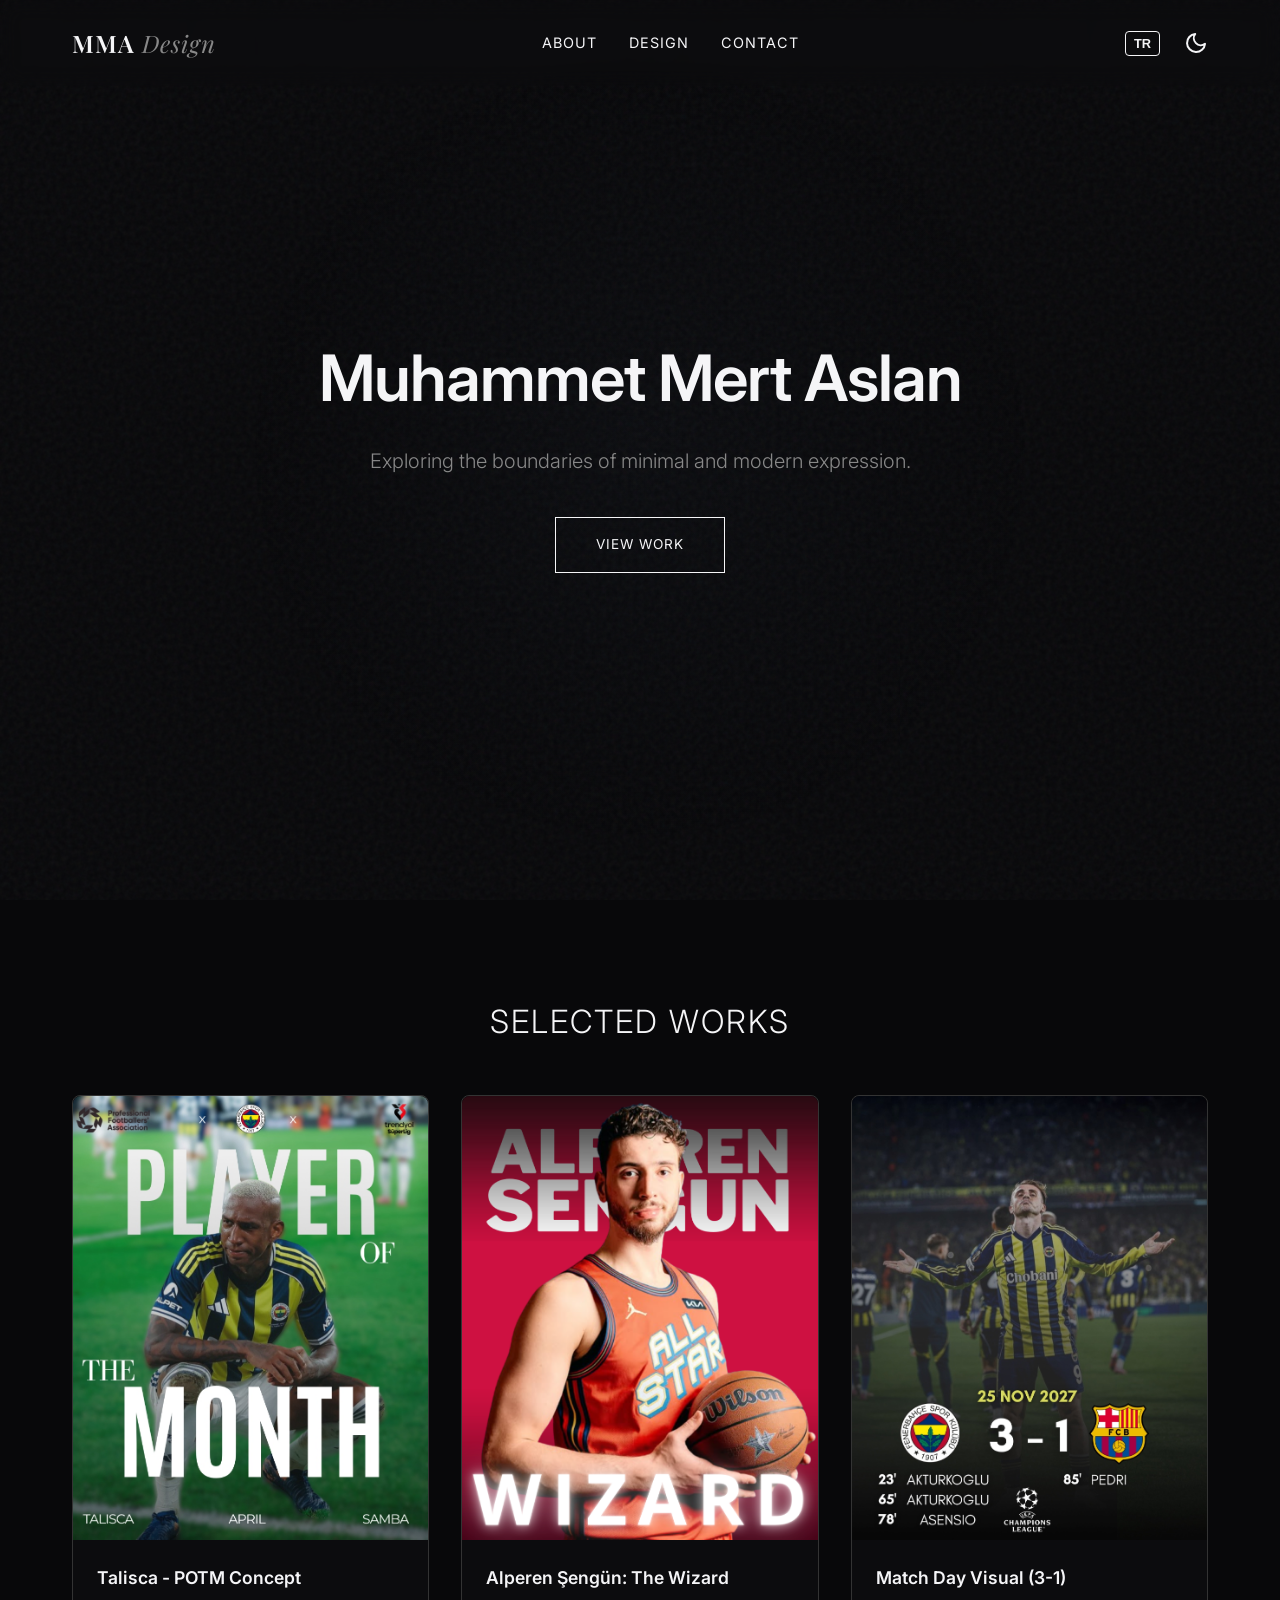
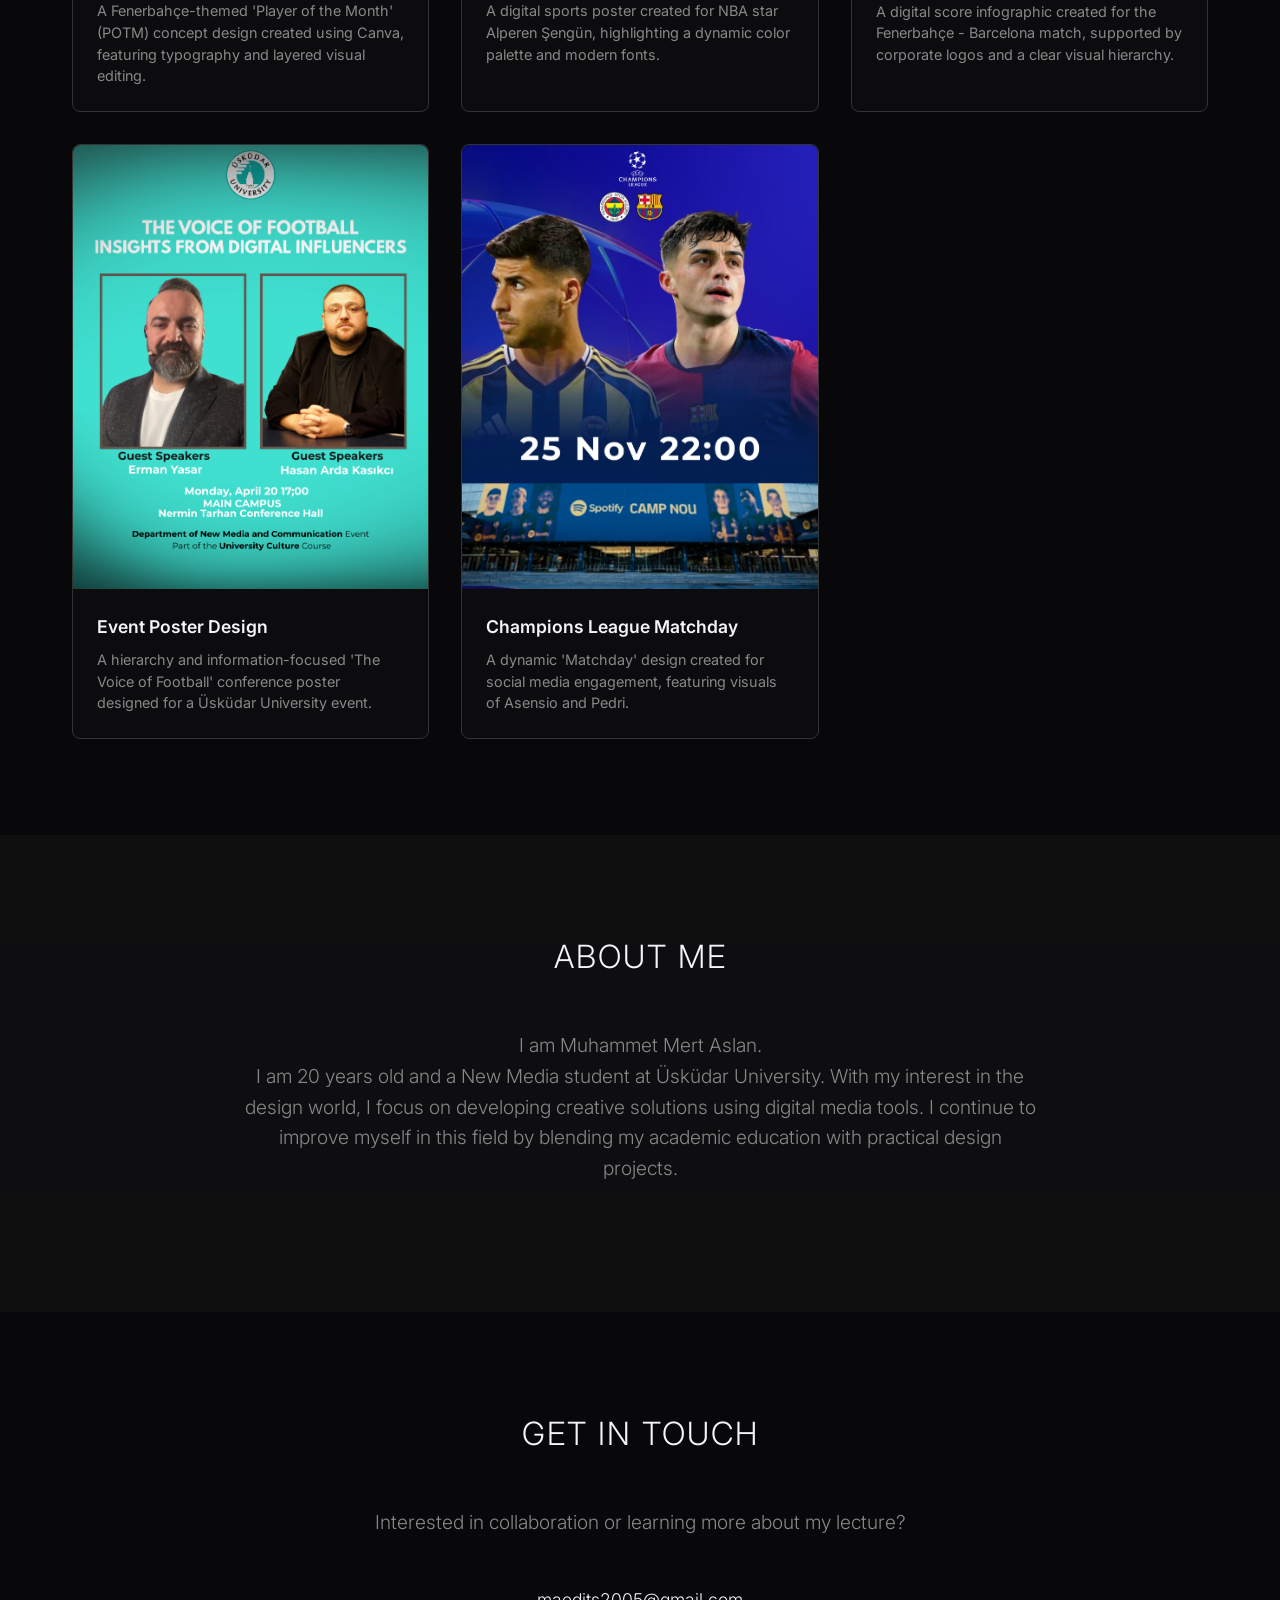
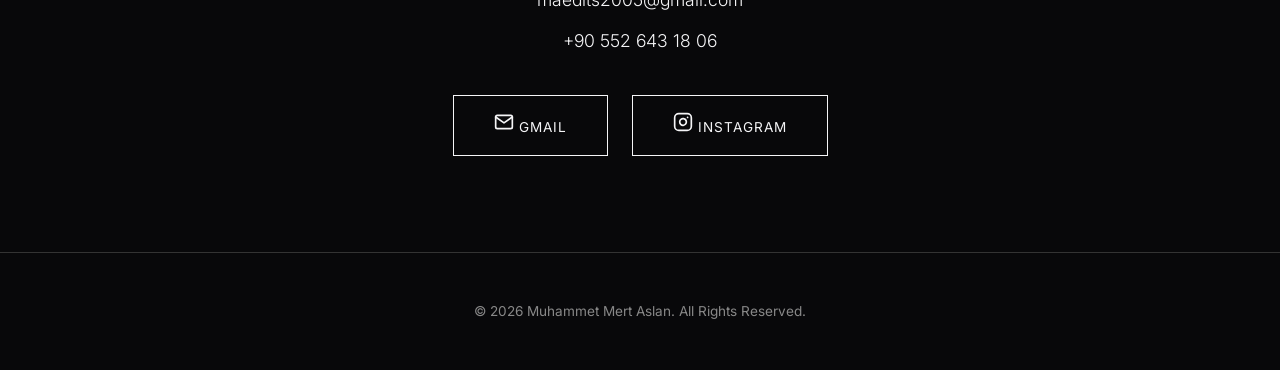
==== NMC104_Portfolio_MuhammetMertAslan/index.html @ 49db2444 "Add files via upload" ====
<!DOCTYPE html>
<html lang="en" data-theme="dark">
<head>
    <meta charset="UTF-8">
    <meta name="viewport" content="width=device-width, initial-scale=1.0">
    <title>Muhammet Mert Aslan - Portfolio</title>
    <meta name="description" content="Portfolio of Muhammet Mert Aslan showcasing minimalistic and modern artworks.">
    <link rel="preconnect" href="https://fonts.googleapis.com">
    <link rel="preconnect" href="https://fonts.gstatic.com" crossorigin>
    <link href="https://fonts.googleapis.com/css2?family=Inter:wght@300;400;600&family=Playfair+Display:ital,wght@0,600;1,400&display=swap" rel="stylesheet">
    <link rel="stylesheet" href="style.css">
</head>
<body>
    <!-- Ethereal Glow -->
    <div id="glow"></div>

    <!-- Page Loader -->
    <div id="page-loader">
        <div class="spinner"></div>
    </div>

    <header>
        <div class="nav-container">
            <h1 class="logo">MMA <span>Design</span></h1>
            <nav>
                <ul>
                    <li><a href="#about" data-i18n="nav_about">About</a></li>
                    <li><a href="#gallery" data-i18n="nav_gallery">Design</a></li>
                    <li><a href="#contact" data-i18n="nav_contact">Contact</a></li>
                </ul>
            </nav>
            <div class="controls">
                <button id="lang-toggle" aria-label="Toggle Language">TR</button>
                <button id="theme-toggle" aria-label="Toggle Theme">
                    <svg id="moon-icon" xmlns="http://www.w3.org/2000/svg" width="24" height="24" viewBox="0 0 24 24" fill="none" stroke="currentColor" stroke-width="2" stroke-linecap="round" stroke-linejoin="round" class="feather feather-moon"><path d="M21 12.79A9 9 0 1 1 11.21 3 7 7 0 0 0 21 12.79z"></path></svg>
                    <svg id="sun-icon" xmlns="http://www.w3.org/2000/svg" width="24" height="24" viewBox="0 0 24 24" fill="none" stroke="currentColor" stroke-width="2" stroke-linecap="round" stroke-linejoin="round" class="feather feather-sun" style="display: none;"><circle cx="12" cy="12" r="5"></circle><line x1="12" y1="1" x2="12" y2="3"></line><line x1="12" y1="21" x2="12" y2="23"></line><line x1="4.22" y1="4.22" x2="5.64" y2="5.64"></line><line x1="18.36" y1="18.36" x2="19.78" y2="19.78"></line><line x1="1" y1="12" x2="3" y2="12"></line><line x1="21" y1="12" x2="23" y2="12"></line><line x1="4.22" y1="19.78" x2="5.64" y2="18.36"></line><line x1="18.36" y1="5.64" x2="19.78" y2="4.22"></line></svg>
                </button>
            </div>
        </div>
    </header>

    <main>
        <section id="hero">
            <div class="hero-content">
                <h2 class="title reveal">Muhammet Mert Aslan</h2>
                <p class="subtitle reveal" data-i18n="hero_subtitle" style="transition-delay: 0.15s;">Exploring the boundaries of minimal and modern expression.</p>
                <div class="reveal" style="transition-delay: 0.3s;"><a href="#gallery" class="btn" data-i18n="hero_btn">View Work</a></div>
            </div>
        </section>

        <section id="gallery">
            <div class="section-container">
                <h3 class="section-title reveal" data-i18n="gallery_title">Selected Works</h3>
                <div class="grid">
                    <div class="grid-item">
                        <div class="img-wrapper">
                            <img src="assets/work1.jpg" alt="Talisca Player of the Month" loading="lazy">
                            <div class="overlay">
                                <svg xmlns="http://www.w3.org/2000/svg" width="24" height="24" viewBox="0 0 24 24" fill="none" stroke="currentColor" stroke-width="2" stroke-linecap="round" stroke-linejoin="round"><polyline points="15 3 21 3 21 9"></polyline><polyline points="9 21 3 21 3 15"></polyline><line x1="21" y1="3" x2="14" y2="10"></line><line x1="3" y1="21" x2="10" y2="14"></line></svg>
                            </div>
                        </div>
                        <div class="card-content">
                            <h4 data-i18n="art_1_title">Talisca - POTM Concept</h4>
                            <p data-i18n="art_1_desc">A Fenerbahçe-themed 'Player of the Month' (POTM) concept design created using Canva, featuring typography and layered visual editing.</p>
                        </div>
                    </div>
                    <div class="grid-item">
                        <div class="img-wrapper">
                            <img src="assets/work2.png" alt="Alperen Sengun All Star" loading="lazy">
                            <div class="overlay">
                                <svg xmlns="http://www.w3.org/2000/svg" width="24" height="24" viewBox="0 0 24 24" fill="none" stroke="currentColor" stroke-width="2" stroke-linecap="round" stroke-linejoin="round"><polyline points="15 3 21 3 21 9"></polyline><polyline points="9 21 3 21 3 15"></polyline><line x1="21" y1="3" x2="14" y2="10"></line><line x1="3" y1="21" x2="10" y2="14"></line></svg>
                            </div>
                        </div>
                        <div class="card-content">
                            <h4 data-i18n="art_2_title">Alperen Şengün: The Wizard</h4>
                            <p data-i18n="art_2_desc">A digital sports poster created for NBA star Alperen Şengün, highlighting a dynamic color palette and modern fonts.</p>
                        </div>
                    </div>
                    <div class="grid-item">
                        <div class="img-wrapper">
                            <img src="assets/work3.jpg" alt="Fenerbahce vs Barcelona 3-1" loading="lazy">
                            <div class="overlay">
                                <svg xmlns="http://www.w3.org/2000/svg" width="24" height="24" viewBox="0 0 24 24" fill="none" stroke="currentColor" stroke-width="2" stroke-linecap="round" stroke-linejoin="round"><polyline points="15 3 21 3 21 9"></polyline><polyline points="9 21 3 21 3 15"></polyline><line x1="21" y1="3" x2="14" y2="10"></line><line x1="3" y1="21" x2="10" y2="14"></line></svg>
                            </div>
                        </div>
                        <div class="card-content">
                            <h4 data-i18n="art_3_title">Match Day Visual (3-1)</h4>
                            <p data-i18n="art_3_desc">A digital score infographic created for the Fenerbahçe - Barcelona match, supported by corporate logos and a clear visual hierarchy.</p>
                        </div>
                    </div>
                    <div class="grid-item">
                        <div class="img-wrapper">
                            <img src="assets/work4.png" alt="Voice of Football Event" loading="lazy">
                            <div class="overlay">
                                <svg xmlns="http://www.w3.org/2000/svg" width="24" height="24" viewBox="0 0 24 24" fill="none" stroke="currentColor" stroke-width="2" stroke-linecap="round" stroke-linejoin="round"><polyline points="15 3 21 3 21 9"></polyline><polyline points="9 21 3 21 3 15"></polyline><line x1="21" y1="3" x2="14" y2="10"></line><line x1="3" y1="21" x2="10" y2="14"></line></svg>
                            </div>
                        </div>
                        <div class="card-content">
                            <h4 data-i18n="art_4_title">Event Poster Design</h4>
                            <p data-i18n="art_4_desc">A hierarchy and information-focused 'The Voice of Football' conference poster designed for a Üsküdar University event.</p>
                        </div>
                    </div>
                    <div class="grid-item">
                        <div class="img-wrapper">
                            <img src="assets/work5.jpg" alt="Fenerbahce vs Barcelona Match Poster" loading="lazy">
                            <div class="overlay">
                                <svg xmlns="http://www.w3.org/2000/svg" width="24" height="24" viewBox="0 0 24 24" fill="none" stroke="currentColor" stroke-width="2" stroke-linecap="round" stroke-linejoin="round"><polyline points="15 3 21 3 21 9"></polyline><polyline points="9 21 3 21 3 15"></polyline><line x1="21" y1="3" x2="14" y2="10"></line><line x1="3" y1="21" x2="10" y2="14"></line></svg>
                            </div>
                        </div>
                        <div class="card-content">
                            <h4 data-i18n="art_5_title">Champions League Matchday</h4>
                            <p data-i18n="art_5_desc">A dynamic 'Matchday' design created for social media engagement, featuring visuals of Asensio and Pedri.</p>
                        </div>
                    </div>
                </div>
            </div>
        </section>

        <section id="about">
            <div class="section-container">
                <h3 class="section-title reveal" data-i18n="about_title">About Me</h3>
                <p class="about-text reveal" data-i18n="about_text" style="transition-delay: 0.15s;">
                    I am Muhammet Mert Aslan.<br>
                    I am 20 years old and a New Media student at Üsküdar University. With my interest in the design world, I focus on developing creative solutions using digital media tools. I continue to improve myself in this field by blending my academic education with practical design projects.
                </p>
            </div>
        </section>

        <section id="contact">
            <div class="section-container">
                <h3 class="section-title reveal" data-i18n="contact_title">Get In Touch</h3>
                <p class="contact-text reveal" data-i18n="contact_text" style="transition-delay: 0.15s;">Interested in collaboration or learning more about my lecture?</p>
                <div class="contact-info reveal" style="transition-delay: 0.3s;">
                    <a href="mailto:maedits2005@gmail.com">maedits2005@gmail.com</a>
                    <a href="tel:+905526431806">+90 552 643 18 06</a>
                </div>
                <div class="social-links reveal" style="transition-delay: 0.45s;">
                    <a href="https://mail.google.com/mail/?view=cm&fs=1&to=maedits2005@gmail.com" target="_blank" class="btn icon-btn" aria-label="Email">
                        <svg xmlns="http://www.w3.org/2000/svg" width="20" height="20" viewBox="0 0 24 24" fill="none" stroke="currentColor" stroke-width="2" stroke-linecap="round" stroke-linejoin="round"><path d="M4 4h16c1.1 0 2 .9 2 2v12c0 1.1-.9 2-2 2H4c-1.1 0-2-.9-2-2V6c0-1.1.9-2 2-2z"></path><polyline points="22,6 12,13 2,6"></polyline></svg>
                        Gmail
                    </a>
                    <a href="https://instagram.com/19mertaslann07" target="_blank" class="btn icon-btn" aria-label="Instagram">
                        <svg xmlns="http://www.w3.org/2000/svg" width="20" height="20" viewBox="0 0 24 24" fill="none" stroke="currentColor" stroke-width="2" stroke-linecap="round" stroke-linejoin="round"><rect x="2" y="2" width="20" height="20" rx="5" ry="5"></rect><path d="M16 11.37A4 4 0 1 1 12.63 8 4 4 0 0 1 16 11.37z"></path><line x1="17.5" y1="6.5" x2="17.51" y2="6.5"></line></svg>
                        Instagram
                    </a>
                </div>
            </div>
        </section>
    </main>

    <footer>
        <div class="footer-content">
            <p data-i18n="footer_text">&copy; 2026 Muhammet Mert Aslan. All Rights Reserved.</p>
        </div>
    </footer>

    <!-- Back to Top Button -->
    <button id="back-to-top" aria-label="Back to Top">
        <svg xmlns="http://www.w3.org/2000/svg" width="24" height="24" viewBox="0 0 24 24" fill="none" stroke="currentColor" stroke-width="2" stroke-linecap="round" stroke-linejoin="round"><line x1="12" y1="19" x2="12" y2="5"></line><polyline points="5 12 12 5 19 12"></polyline></svg>
    </button>

    <!-- Lightbox -->
    <div id="lightbox" class="lightbox">
        <span class="lightbox-close">&times;</span>
        <a id="lightbox-download" class="lightbox-download" download aria-label="Download Image">
            <svg xmlns="http://www.w3.org/2000/svg" width="32" height="32" viewBox="0 0 24 24" fill="none" stroke="currentColor" stroke-width="2" stroke-linecap="round" stroke-linejoin="round"><path d="M21 15v4a2 2 0 0 1-2 2H5a2 2 0 0 1-2-2v-4"></path><polyline points="7 10 12 15 17 10"></polyline><line x1="12" y1="15" x2="12" y2="3"></line></svg>
        </a>
        <div class="img-magnifier-container">
            <img class="lightbox-content" id="lightbox-img">
            <div id="magnifier-lens" class="img-magnifier-glass"></div>
        </div>
        <div id="lightbox-caption"></div>
        <div class="lightbox-tools">
            <svg xmlns="http://www.w3.org/2000/svg" width="20" height="20" viewBox="0 0 24 24" fill="none" stroke="currentColor" stroke-width="1.5" stroke-linecap="round" stroke-linejoin="round"><path d="M12 2L2 7l10 5 10-5-10-5z"></path><path d="M2 17l10 5 10-5"></path><path d="M2 12l10 5 10-5"></path></svg>
            <span>Designed with Canva</span>
        </div>
    </div>

    <script src="script.js"></script>
</body>
</html>
---- NMC104_Portfolio_MuhammetMertAslan/style.css ----
:root {
    --bg-color: #08080a;
    --text-color: #f5f5f7;
    --accent-color: #ffffff;
    --secondary-text: #888888;
    --border-color: #333333;
    --overlay-bg: rgba(0, 0, 0, 0.6);
    --btn-hover-bg: rgba(255, 255, 255, 0.1);
}

[data-theme="light"] {
    --bg-color: #ffffff;
    --text-color: #1a1a1a;
    --accent-color: #000000;
    --secondary-text: #666666;
    --border-color: #e0e0e0;
    --overlay-bg: rgba(255, 255, 255, 0.7);
    --btn-hover-bg: rgba(0, 0, 0, 0.05);
}

* {
    margin: 0;
    padding: 0;
    box-sizing: border-box;
}

html {
    scroll-behavior: smooth;
}

body {
    font-family: 'Inter', sans-serif;
    background-color: var(--bg-color);
    color: var(--text-color);
    line-height: 1.6;
    transition: background-color 0.4s ease, color 0.4s ease;
}

/* Header & Nav */
header {
    position: fixed;
    top: 0;
    width: 100%;
    background-color: transparent;
    padding: 1.5rem 0;
    z-index: 100;
    transition: background-color 0.3s ease, padding 0.3s ease;
    backdrop-filter: blur(10px);
    -webkit-backdrop-filter: blur(10px);
}

header.scrolled {
    padding: 1rem 0;
    background-color: rgba(var(--bg-color), 0.9);
    border-bottom: 1px solid var(--border-color);
}

.nav-container {
    max-width: 1200px;
    margin: 0 auto;
    padding: 0 2rem;
    display: flex;
    justify-content: space-between;
    align-items: center;
}

.logo {
    font-family: 'Playfair Display', serif;
    font-size: 1.5rem;
    font-weight: 600;
    letter-spacing: 1px;
}

.logo span {
    font-weight: 400;
    font-style: italic;
    color: var(--secondary-text);
}

.contact-info a:hover {
    color: var(--secondary-text);
}

.social-links {
    display: flex;
    justify-content: center;
    gap: 1.5rem;
    margin-top: 1rem;
    flex-wrap: wrap;
}

.icon-btn {
    display: flex;
    align-items: center;
    justify-content: center;
    gap: 0.75rem;
    padding: 1rem 2rem;
}

nav ul {
    list-style: none;
    display: flex;
    gap: 2rem;
}

nav a {
    text-decoration: none;
    color: var(--text-color);
    font-size: 0.9rem;
    text-transform: uppercase;
    letter-spacing: 1px;
    transition: opacity 0.3s ease;
}

nav a:hover {
    opacity: 0.6;
}

.controls {
    display: flex;
    align-items: center;
    gap: 1.5rem;
}

#lang-toggle {
    background: none;
    border: 1px solid var(--text-color);
    color: var(--text-color);
    padding: 0.25rem 0.5rem;
    border-radius: 4px;
    font-size: 0.8rem;
    font-weight: 600;
    cursor: pointer;
    transition: all 0.3s ease;
}

#lang-toggle:hover {
    background: var(--btn-hover-bg);
    transform: translateY(-2px);
    box-shadow: 0 4px 10px var(--overlay-bg);
}

#theme-toggle {
    background: none;
    border: none;
    color: var(--text-color);
    cursor: pointer;
    display: flex;
    align-items: center;
    justify-content: center;
    transition: transform 0.3s ease;
}

#theme-toggle:hover {
    transform: scale(1.1);
}

/* Sections */
.section-container {
    max-width: 1200px;
    margin: 0 auto;
    padding: 6rem 2rem;
}

.section-title {
    font-size: 2rem;
    font-weight: 300;
    margin-bottom: 3rem;
    text-align: center;
    letter-spacing: 2px;
    text-transform: uppercase;
}

/* Hero Section */
#hero {
    height: 100vh;
    display: flex;
    align-items: center;
    justify-content: center;
    text-align: center;
    padding: 0 2rem;
    position: relative;
    overflow: hidden;
}

#hero::before {
    content: '';
    position: absolute;
    top: 0;
    left: 0;
    width: 100%;
    height: 100%;
    background-image: url("data:image/svg+xml,%3Csvg viewBox='0 0 200 200' xmlns='http://www.w3.org/2000/svg'%3E%3Cfilter id='noiseFilter'%3E%3CfeTurbulence type='fractalNoise' baseFrequency='0.85' numOctaves='3' stitchTiles='stitch'/%3E%3C/filter%3E%3Crect width='100%25' height='100%25' filter='url(%23noiseFilter)'/%3E%3C/svg%3E");
    opacity: 0.05;
    pointer-events: none;
    z-index: 0;
}

.hero-content {
    animation: fadeIn 1.5s ease;
    position: relative;
    z-index: 1;
}

.hero-content .title {
    font-size: 4rem;
    font-weight: 600;
    margin-bottom: 1rem;
    letter-spacing: -1px;
}

.hero-content .subtitle {
    font-size: 1.25rem;
    color: var(--secondary-text);
    margin-bottom: 2.5rem;
    font-weight: 300;
}

.btn {
    display: inline-block;
    padding: 1rem 2.5rem;
    border: 1px solid var(--text-color);
    color: var(--text-color);
    text-decoration: none;
    text-transform: uppercase;
    letter-spacing: 1px;
    font-size: 0.85rem;
    transition: all 0.3s ease;
    background: transparent;
    cursor: pointer;
}

.btn:hover {
    background: var(--btn-hover-bg);
    transform: translateY(-3px);
    box-shadow: 0 6px 15px var(--overlay-bg);
}

/* Gallery Section */
.grid {
    display: grid;
    grid-template-columns: repeat(auto-fit, minmax(300px, 1fr));
    gap: 2rem;
}

.grid-item {
    position: relative;
    border-radius: 8px;
    cursor: pointer;
    background: rgba(255, 255, 255, 0.02);
    border: 1px solid var(--border-color);
    display: flex;
    flex-direction: column;
    opacity: 0;
    transform: translateY(40px);
    transition: all 0.8s cubic-bezier(0.5, 0, 0, 1);
}

[data-theme="light"] .grid-item {
    background: rgba(0, 0, 0, 0.02);
}

.img-wrapper {
    position: relative;
    overflow: hidden;
    aspect-ratio: 4 / 5;
    border-radius: 8px 8px 0 0;
}

.grid-item.active {
    opacity: 1;
    transform: translateY(0);
}

.img-wrapper img {
    width: 100%;
    height: 100%;
    object-fit: cover;
    transition: transform 0.6s ease;
}

.grid-item:hover .img-wrapper img {
    transform: scale(1.05);
}

.card-content {
    padding: 1.5rem;
    text-align: left;
    display: flex;
    flex-direction: column;
    flex-grow: 1;
}

.card-content h4 {
    font-size: 1.1rem;
    font-weight: 600;
    margin-bottom: 0.5rem;
    color: var(--text-color);
}

.card-content p {
    font-size: 0.9rem;
    color: var(--secondary-text);
    line-height: 1.5;
}

.overlay {
    position: absolute;
    top: 0;
    left: 0;
    width: 100%;
    height: 100%;
    background-color: var(--overlay-bg);
    display: flex;
    align-items: center;
    justify-content: center;
    opacity: 0;
    transition: opacity 0.3s ease;
    border-radius: 8px 8px 0 0;
}

.overlay svg {
    color: #fff;
    opacity: 0;
    transform: translateY(10px);
    transition: all 0.3s ease 0.1s;
}

.grid-item:hover .overlay {
    opacity: 1;
}

.grid-item:hover .overlay svg {
    opacity: 1;
    transform: translateY(0);
}

/* About & Contact */
#about {
    background-color: rgba(128, 128, 128, 0.05);
}

.about-text, .contact-text {
    font-size: 1.2rem;
    max-width: 800px;
    margin: 0 auto 2rem;
    text-align: center;
    color: var(--secondary-text);
    font-weight: 300;
}

.contact-text {
    margin-bottom: 3rem;
}

#contact {
    text-align: center;
}

.contact-info {
    margin-bottom: 2.5rem;
    display: flex;
    flex-direction: column;
    gap: 0.8rem;
}

.contact-info a {
    color: var(--text-color);
    text-decoration: none;
    font-size: 1.1rem;
    font-weight: 300;
    transition: opacity 0.3s ease;
}

.contact-info a:hover {
    opacity: 0.7;
    text-decoration: underline;
}

/* Footer */
footer {
    padding: 3rem 0;
    text-align: center;
    border-top: 1px solid var(--border-color);
}

footer p {
    color: var(--secondary-text);
    font-size: 0.85rem;
}

/* Animations */
@keyframes fadeIn {
    from { opacity: 0; transform: translateY(20px); }
    to { opacity: 1; transform: translateY(0); }
}

/* Responsive */
@media (max-width: 768px) {
    .hero-content .title {
        font-size: 2.5rem;
    }
    nav ul {
        display: none;
    }
}

/* Lightbox */
.lightbox {
    display: none;
    position: fixed;
    z-index: 999;
    left: 0;
    top: 0;
    width: 100%;
    height: 100%;
    overflow: auto;
    background-color: rgba(5, 5, 8, 0.95);
    opacity: 0;
    transition: opacity 0.3s ease;
}

.lightbox.active {
    display: flex;
    flex-direction: column;
    align-items: center;
    justify-content: center;
    opacity: 1;
}

.img-magnifier-container {
    position: relative;
    display: inline-block;
    margin: auto;
    max-width: 90%;
    max-height: 80vh;
}

.lightbox-content {
    display: block;
    max-width: 100%;
    max-height: 80vh;
    border-radius: 4px;
    box-shadow: 0 10px 40px rgba(0,0,0,0.5);
    object-fit: contain;
    cursor: crosshair;
}

.img-magnifier-glass {
    display: none;
    position: absolute;
    border: 3px solid rgba(255, 255, 255, 0.8);
    border-radius: 50%;
    cursor: none;
    width: 200px;
    height: 200px;
    box-shadow: 0 4px 15px rgba(0,0,0,0.5);
    pointer-events: none;
    z-index: 100;
    background-repeat: no-repeat;
}

#lightbox-caption {
    margin: 20px auto 10px;
    display: block;
    width: 80%;
    max-width: 700px;
    text-align: center;
    color: #fff;
    font-size: 1.2rem;
    letter-spacing: 1px;
    font-weight: 500;
}

.lightbox-tools {
    display: flex;
    align-items: center;
    gap: 0.5rem;
    color: #aaa;
    margin-bottom: 20px;
}

.lightbox-tools svg {
    color: #fff;
}

/* Back to Top Button */
#back-to-top {
    position: fixed;
    bottom: 30px;
    right: 30px;
    background-color: var(--text-color);
    color: var(--bg-color);
    border: none;
    border-radius: 50%;
    width: 50px;
    height: 50px;
    display: flex;
    align-items: center;
    justify-content: center;
    cursor: pointer;
    opacity: 0;
    visibility: hidden;
    transform: translateY(20px);
    transition: all 0.4s cubic-bezier(0.25, 0.8, 0.25, 1);
    z-index: 99;
    box-shadow: 0 4px 10px var(--overlay-bg);
}

#back-to-top.visible {
    opacity: 1;
    visibility: visible;
    transform: translateY(0);
}

#back-to-top:hover {
    transform: translateY(-5px);
    box-shadow: 0 6px 15px var(--overlay-bg);
}

.lightbox-close {
    position: absolute;
    top: 25px;
    right: 35px;
    color: #f1f1f1;
    font-size: 40px;
    font-weight: 300;
    transition: 0.3s;
    cursor: pointer;
    z-index: 1000;
}

.lightbox-close:hover,
.lightbox-close:focus {
    color: #bbb;
    text-decoration: none;
}

.lightbox-download {
    position: absolute;
    top: 32px;
    right: 90px;
    color: #f1f1f1;
    transition: 0.3s;
    cursor: pointer;
    z-index: 1000;
}

.lightbox-download:hover,
.lightbox-download:focus {
    color: #bbb;
}

/* Page Loader */
#page-loader {
    position: fixed;
    top: 0;
    left: 0;
    width: 100%;
    height: 100%;
    background-color: var(--bg-color);
    z-index: 9999;
    display: flex;
    justify-content: center;
    align-items: center;
    transition: opacity 0.8s ease, visibility 0.8s ease;
}

#page-loader.hidden {
    opacity: 0;
    visibility: hidden;
}

.spinner {
    width: 40px;
    height: 40px;
    border: 3px solid var(--border-color);
    border-top: 3px solid var(--text-color);
    border-radius: 50%;
    animation: spin 1s linear infinite;
}

@keyframes spin {
    0% { transform: rotate(0deg); }
    100% { transform: rotate(360deg); }
}

/* Reveal Animation */
.reveal {
    opacity: 0;
    transform: translateY(40px);
    transition: opacity 0.8s cubic-bezier(0.5, 0, 0, 1), transform 0.8s cubic-bezier(0.5, 0, 0, 1);
}

.reveal.active {
    opacity: 1;
    transform: translateY(0);
}

/* Deep Void Aesthetic */
#glow {
    position: fixed;
    top: 0;
    left: 0;
    width: 100vw;
    height: 100vh;
    pointer-events: none;
    z-index: 0;
    background: radial-gradient(
        800px circle at var(--mouse-x, 50vw) var(--mouse-y, 50vh),
        rgba(71, 91, 117, 0.05),
        transparent 50%
    );
    transition: opacity 0.4s ease;
}

[data-theme="light"] #glow {
    background: radial-gradient(
        800px circle at var(--mouse-x, 50vw) var(--mouse-y, 50vh),
        rgba(71, 91, 117, 0.02),
        transparent 50%
    );
}

.particle {
    position: absolute;
    bottom: -10px;
    width: 2px;
    height: 2px;
    background-color: rgba(144, 164, 186, 0.4);
    border-radius: 50%;
    pointer-events: none;
    animation: floatUp linear infinite;
    z-index: 0;
    box-shadow: 0 0 8px rgba(144, 164, 186, 0.8);
}

[data-theme="light"] .particle {
    background-color: rgba(71, 91, 117, 0.3);
    box-shadow: 0 0 8px rgba(71, 91, 117, 0.5);
}

@keyframes floatUp {
    0% {
        transform: translateY(0) translateX(0);
        opacity: 0;
    }
    10% { opacity: 1; }
    90% { opacity: 1; }
    100% {
        transform: translateY(-100vh) translateX(30px);
        opacity: 0;
    }
}
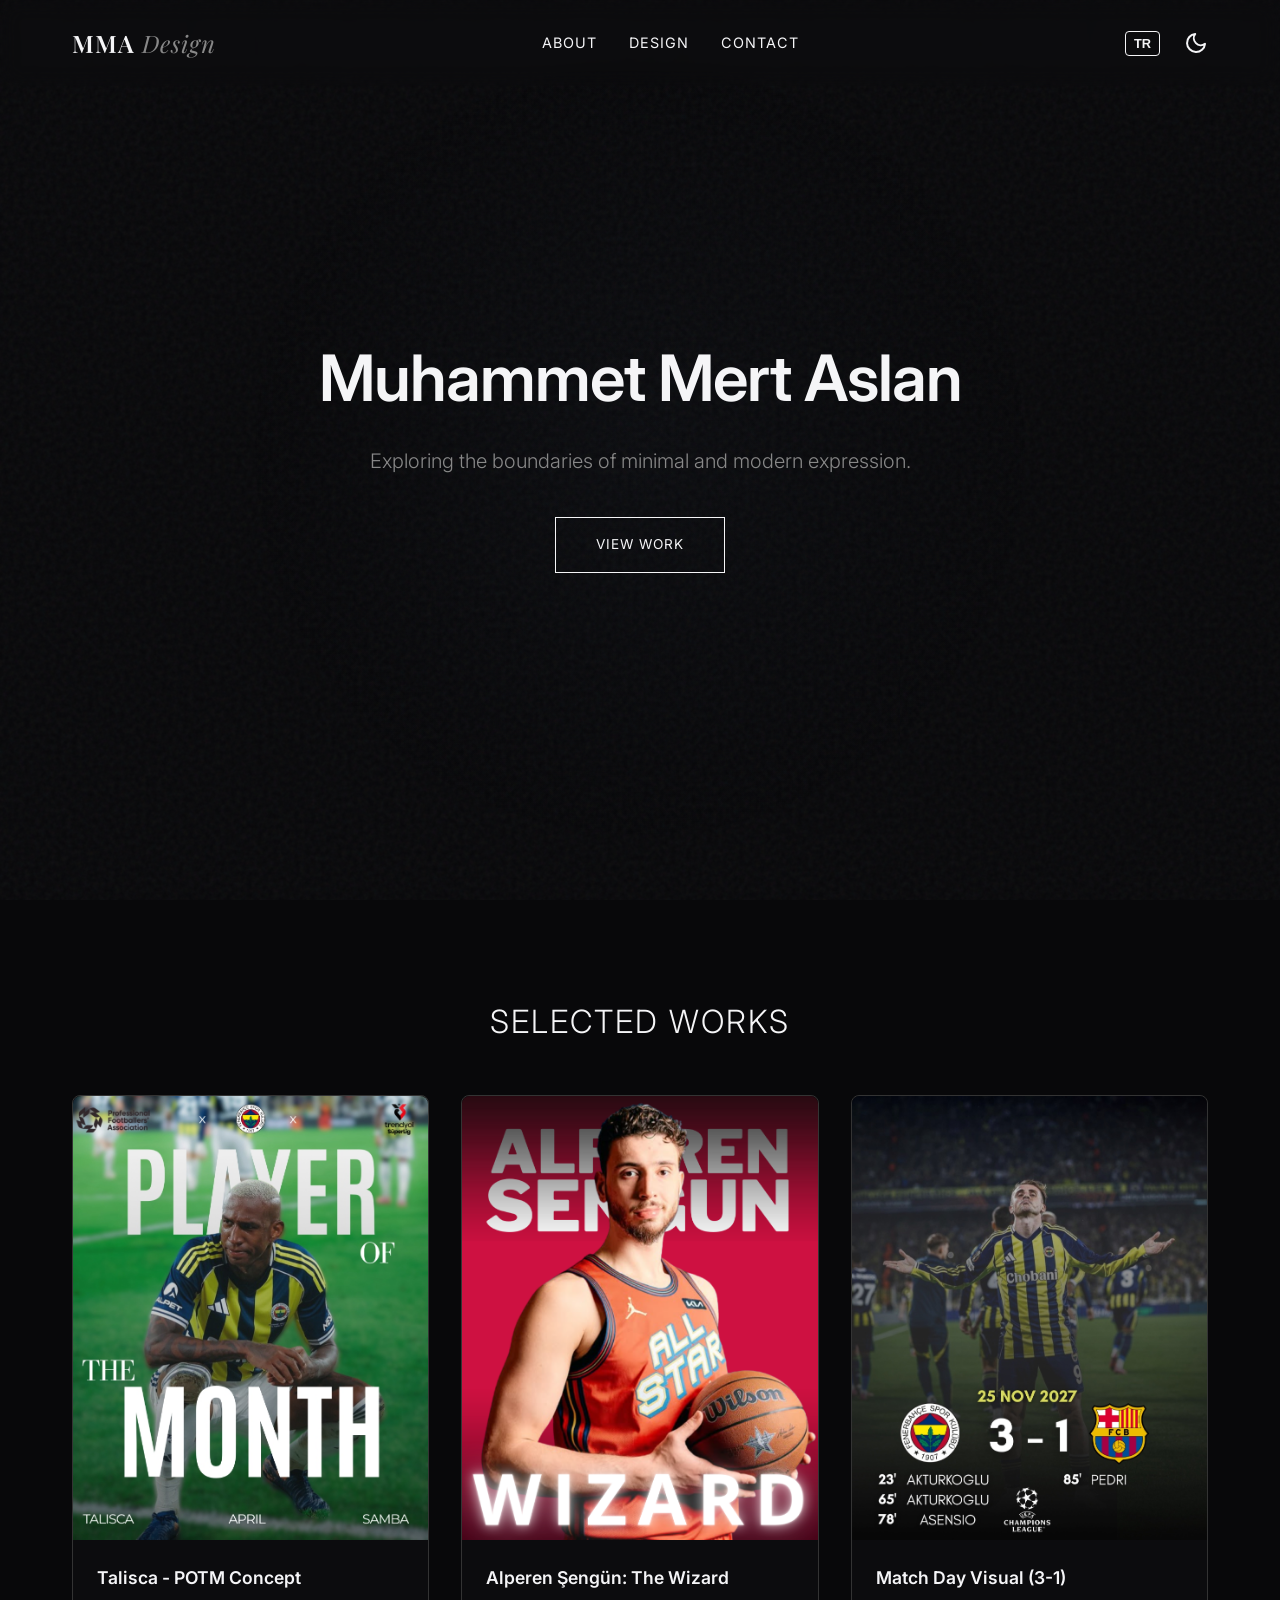
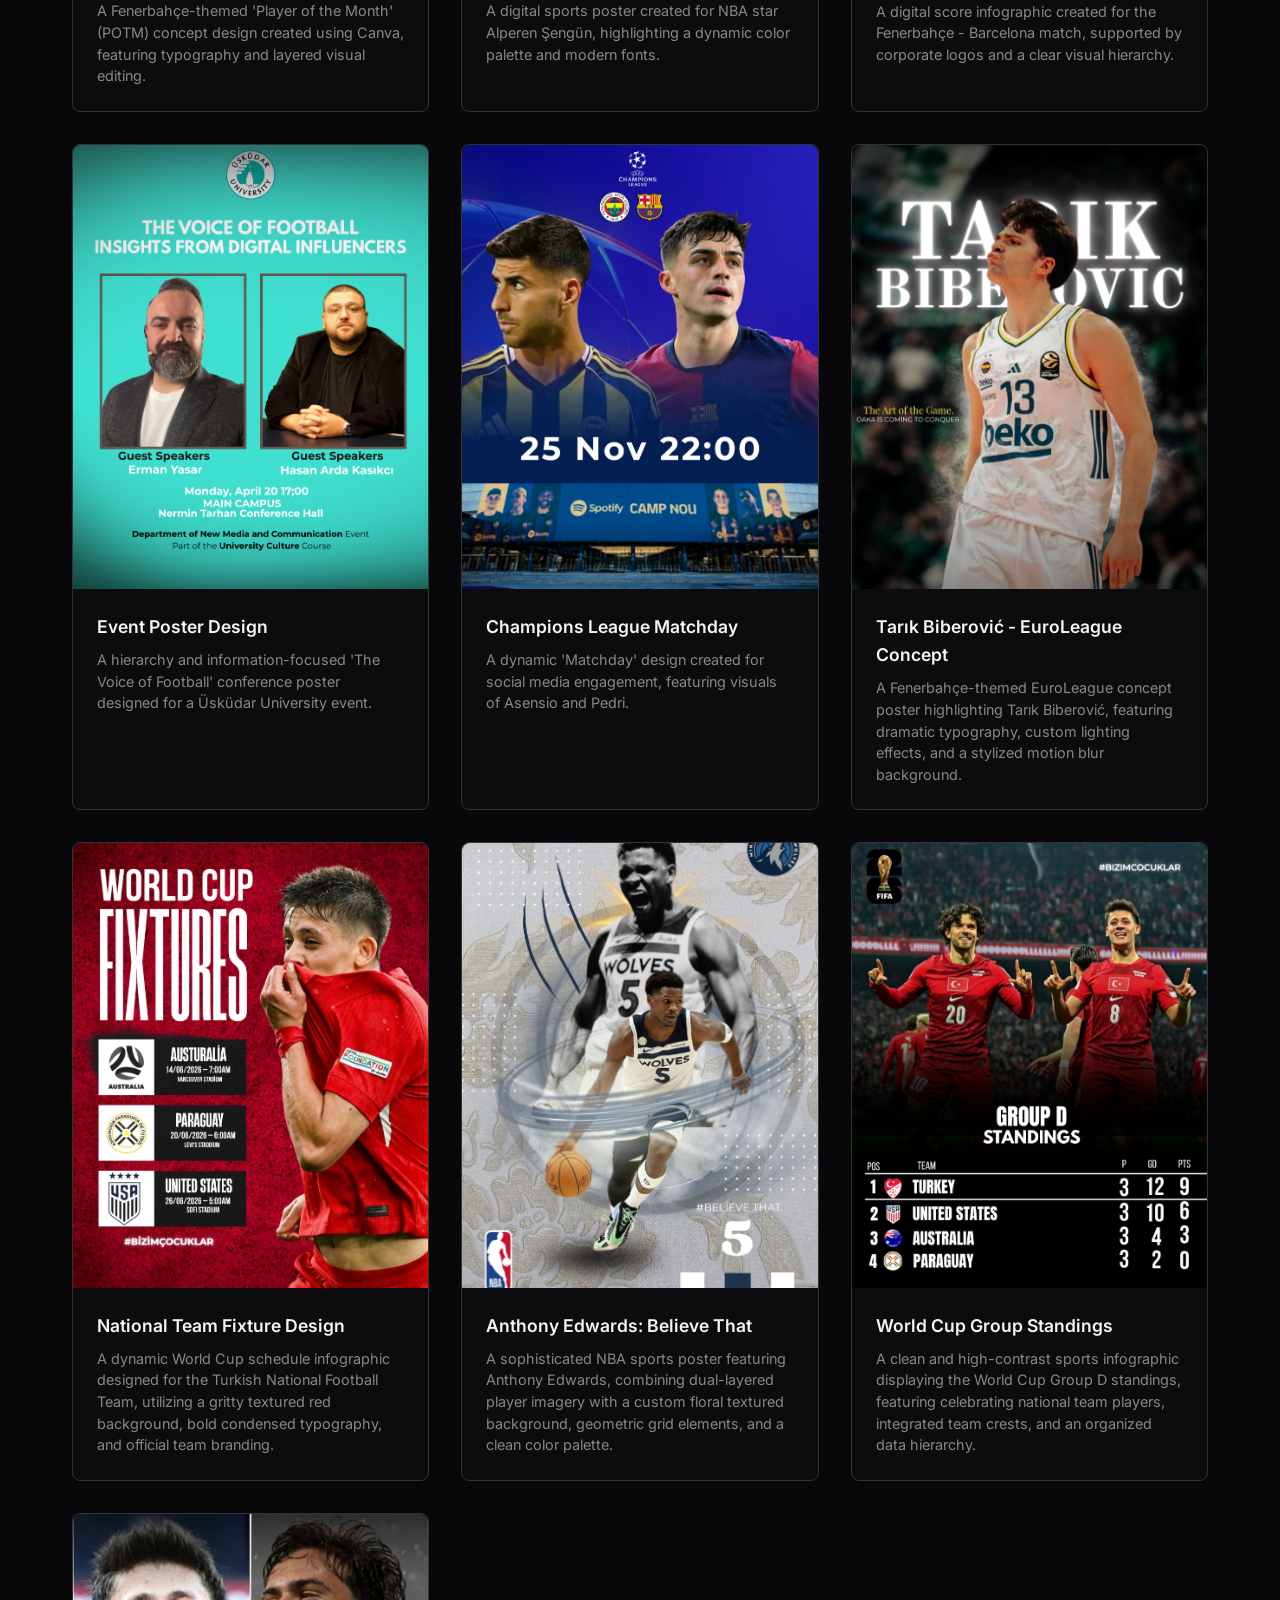
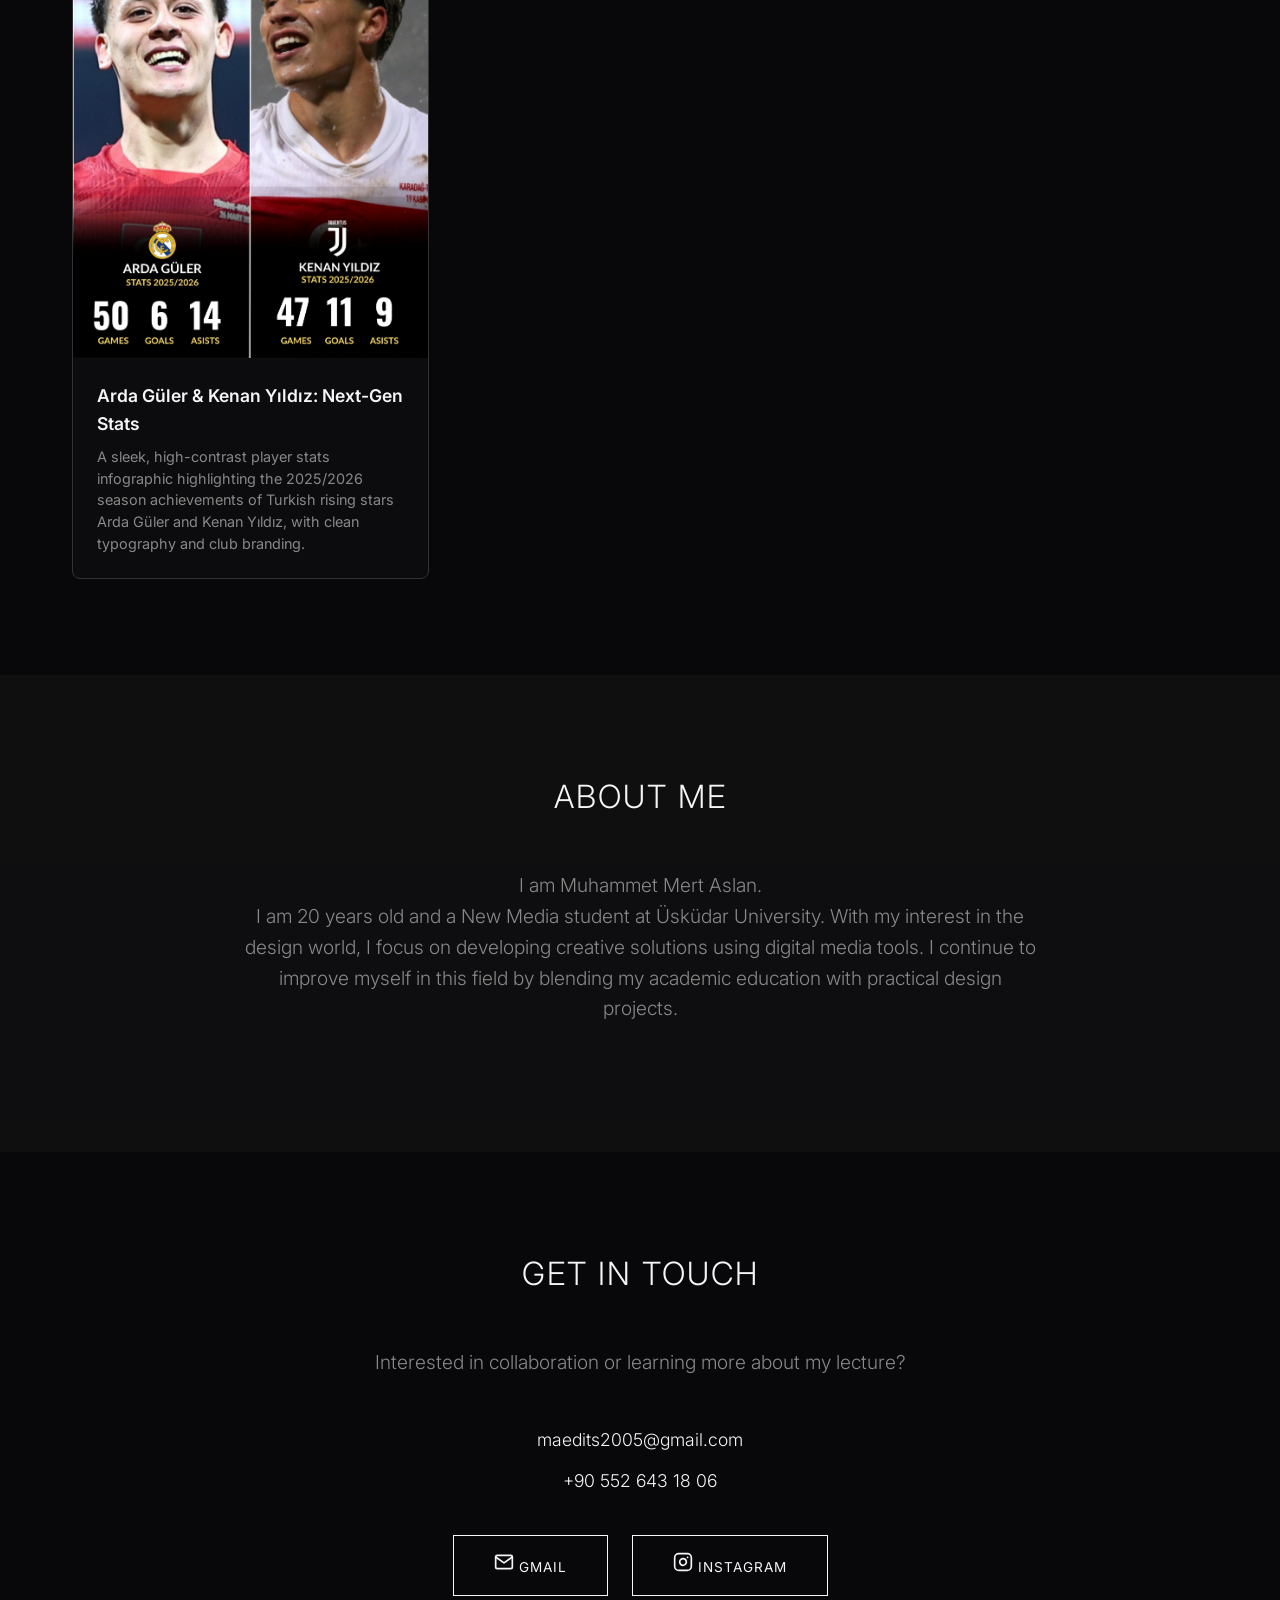
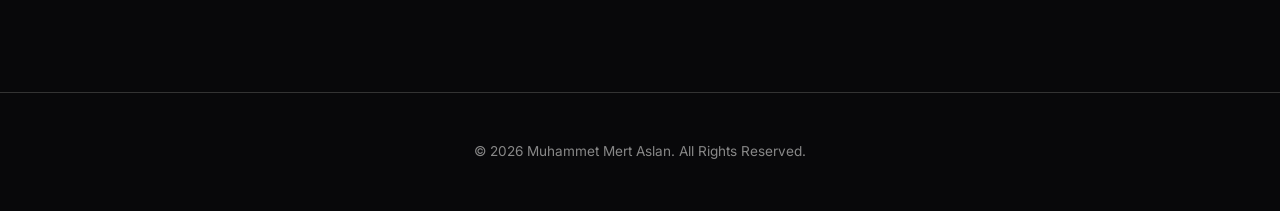
==== commit d8469db2: "Add files via upload" ====
--- a/NMC104_Portfolio_MuhammetMertAslan/index.html
+++ b/NMC104_Portfolio_MuhammetMertAslan/index.html
@@ -52,6 +52,7 @@
             <div class="section-container">
                 <h3 class="section-title reveal" data-i18n="gallery_title">Selected Works</h3>
                 <div class="grid">
+                    <!-- Talisca POTM Concept -->
                     <div class="grid-item">
                         <div class="img-wrapper">
                             <img src="assets/work1.jpg" alt="Talisca Player of the Month" loading="lazy">
@@ -64,6 +65,7 @@
                             <p data-i18n="art_1_desc">A Fenerbahçe-themed 'Player of the Month' (POTM) concept design created using Canva, featuring typography and layered visual editing.</p>
                         </div>
                     </div>
+                    <!-- Alperen Sengun All Star -->
                     <div class="grid-item">
                         <div class="img-wrapper">
                             <img src="assets/work2.png" alt="Alperen Sengun All Star" loading="lazy">
@@ -76,6 +78,7 @@
                             <p data-i18n="art_2_desc">A digital sports poster created for NBA star Alperen Şengün, highlighting a dynamic color palette and modern fonts.</p>
                         </div>
                     </div>
+                    <!-- Match Day Visual 3-1 -->
                     <div class="grid-item">
                         <div class="img-wrapper">
                             <img src="assets/work3.jpg" alt="Fenerbahce vs Barcelona 3-1" loading="lazy">
@@ -88,6 +91,7 @@
                             <p data-i18n="art_3_desc">A digital score infographic created for the Fenerbahçe - Barcelona match, supported by corporate logos and a clear visual hierarchy.</p>
                         </div>
                     </div>
+                    <!-- Event Poster Design -->
                     <div class="grid-item">
                         <div class="img-wrapper">
                             <img src="assets/work4.png" alt="Voice of Football Event" loading="lazy">
@@ -100,6 +104,7 @@
                             <p data-i18n="art_4_desc">A hierarchy and information-focused 'The Voice of Football' conference poster designed for a Üsküdar University event.</p>
                         </div>
                     </div>
+                    <!-- Champions League Matchday -->
                     <div class="grid-item">
                         <div class="img-wrapper">
                             <img src="assets/work5.jpg" alt="Fenerbahce vs Barcelona Match Poster" loading="lazy">
@@ -110,6 +115,71 @@
                         <div class="card-content">
                             <h4 data-i18n="art_5_title">Champions League Matchday</h4>
                             <p data-i18n="art_5_desc">A dynamic 'Matchday' design created for social media engagement, featuring visuals of Asensio and Pedri.</p>
+                        </div>
+                    </div>
+                    <!-- Tarik Biberovic Concept -->
+                    <div class="grid-item">
+                        <div class="img-wrapper">
+                            <img src="assets/biberovic.png" alt="Tarık Biberović - EuroLeague Concept" loading="lazy">
+                            <div class="overlay">
+                                <svg xmlns="http://www.w3.org/2000/svg" width="24" height="24" viewBox="0 0 24 24" fill="none" stroke="currentColor" stroke-width="2" stroke-linecap="round" stroke-linejoin="round"><polyline points="15 3 21 3 21 9"></polyline><polyline points="9 21 3 21 3 15"></polyline><line x1="21" y1="3" x2="14" y2="10"></line><line x1="3" y1="21" x2="10" y2="14"></line></svg>
+                            </div>
+                        </div>
+                        <div class="card-content">
+                            <h4 data-i18n="art_6_title">Tarık Biberović - EuroLeague Concept</h4>
+                            <p data-i18n="art_6_desc">A Fenerbahçe-themed EuroLeague concept poster highlighting Tarık Biberović, featuring dramatic typography, custom lighting effects, and a stylized motion blur background.</p>
+                        </div>
+                    </div>
+                    <!-- National Team Fixture Design -->
+                    <div class="grid-item">
+                        <div class="img-wrapper">
+                            <img src="assets/national_team.jpg" alt="National Team Fixture Design" loading="lazy">
+                            <div class="overlay">
+                                <svg xmlns="http://www.w3.org/2000/svg" width="24" height="24" viewBox="0 0 24 24" fill="none" stroke="currentColor" stroke-width="2" stroke-linecap="round" stroke-linejoin="round"><polyline points="15 3 21 3 21 9"></polyline><polyline points="9 21 3 21 3 15"></polyline><line x1="21" y1="3" x2="14" y2="10"></line><line x1="3" y1="21" x2="10" y2="14"></line></svg>
+                            </div>
+                        </div>
+                        <div class="card-content">
+                            <h4 data-i18n="art_7_title">National Team Fixture Design</h4>
+                            <p data-i18n="art_7_desc">A dynamic World Cup schedule infographic designed for the Turkish National Football Team, utilizing a gritty textured red background, bold condensed typography, and official team branding.</p>
+                        </div>
+                    </div>
+                    <!-- Anthony Edwards Believe That -->
+                    <div class="grid-item">
+                        <div class="img-wrapper">
+                            <img src="assets/anthony_edwards.jpg" alt="Anthony Edwards: Believe That" loading="lazy">
+                            <div class="overlay">
+                                <svg xmlns="http://www.w3.org/2000/svg" width="24" height="24" viewBox="0 0 24 24" fill="none" stroke="currentColor" stroke-width="2" stroke-linecap="round" stroke-linejoin="round"><polyline points="15 3 21 3 21 9"></polyline><polyline points="9 21 3 21 3 15"></polyline><line x1="21" y1="3" x2="14" y2="10"></line><line x1="3" y1="21" x2="10" y2="14"></line></svg>
+                            </div>
+                        </div>
+                        <div class="card-content">
+                            <h4 data-i18n="art_8_title">Anthony Edwards: Believe That</h4>
+                            <p data-i18n="art_8_desc">A sophisticated NBA sports poster featuring Anthony Edwards, combining dual-layered player imagery with a custom floral textured background, geometric grid elements, and a clean color palette.</p>
+                        </div>
+                    </div>
+                    <!-- World Cup Group Standings -->
+                    <div class="grid-item">
+                        <div class="img-wrapper">
+                            <img src="assets/world_cup.png" alt="World Cup Group Standings" loading="lazy">
+                            <div class="overlay">
+                                <svg xmlns="http://www.w3.org/2000/svg" width="24" height="24" viewBox="0 0 24 24" fill="none" stroke="currentColor" stroke-width="2" stroke-linecap="round" stroke-linejoin="round"><polyline points="15 3 21 3 21 9"></polyline><polyline points="9 21 3 21 3 15"></polyline><line x1="21" y1="3" x2="14" y2="10"></line><line x1="3" y1="21" x2="10" y2="14"></line></svg>
+                            </div>
+                        </div>
+                        <div class="card-content">
+                            <h4 data-i18n="art_9_title">World Cup Group Standings</h4>
+                            <p data-i18n="art_9_desc">A clean and high-contrast sports infographic displaying the World Cup Group D standings, featuring celebrating national team players, integrated team crests, and an organized data hierarchy.</p>
+                        </div>
+                    </div>
+                    <!-- Arda Güler & Kenan Yıldız Stats -->
+                    <div class="grid-item">
+                        <div class="img-wrapper">
+                            <img src="assets/arda_kenan.jpg" alt="Arda Güler & Kenan Yıldız: Next-Gen Stats" loading="lazy">
+                            <div class="overlay">
+                                <svg xmlns="http://www.w3.org/2000/svg" width="24" height="24" viewBox="0 0 24 24" fill="none" stroke="currentColor" stroke-width="2" stroke-linecap="round" stroke-linejoin="round"><polyline points="15 3 21 3 21 9"></polyline><polyline points="9 21 3 21 3 15"></polyline><line x1="21" y1="3" x2="14" y2="10"></line><line x1="3" y1="21" x2="10" y2="14"></line></svg>
+                            </div>
+                        </div>
+                        <div class="card-content">
+                            <h4 data-i18n="art_10_title">Arda Güler & Kenan Yıldız: Next-Gen Stats</h4>
+                            <p data-i18n="art_10_desc">A sleek, high-contrast player stats infographic highlighting the 2025/2026 season achievements of Turkish rising stars Arda Güler and Kenan Yıldız, with clean typography and club branding.</p>
                         </div>
                     </div>
                 </div>
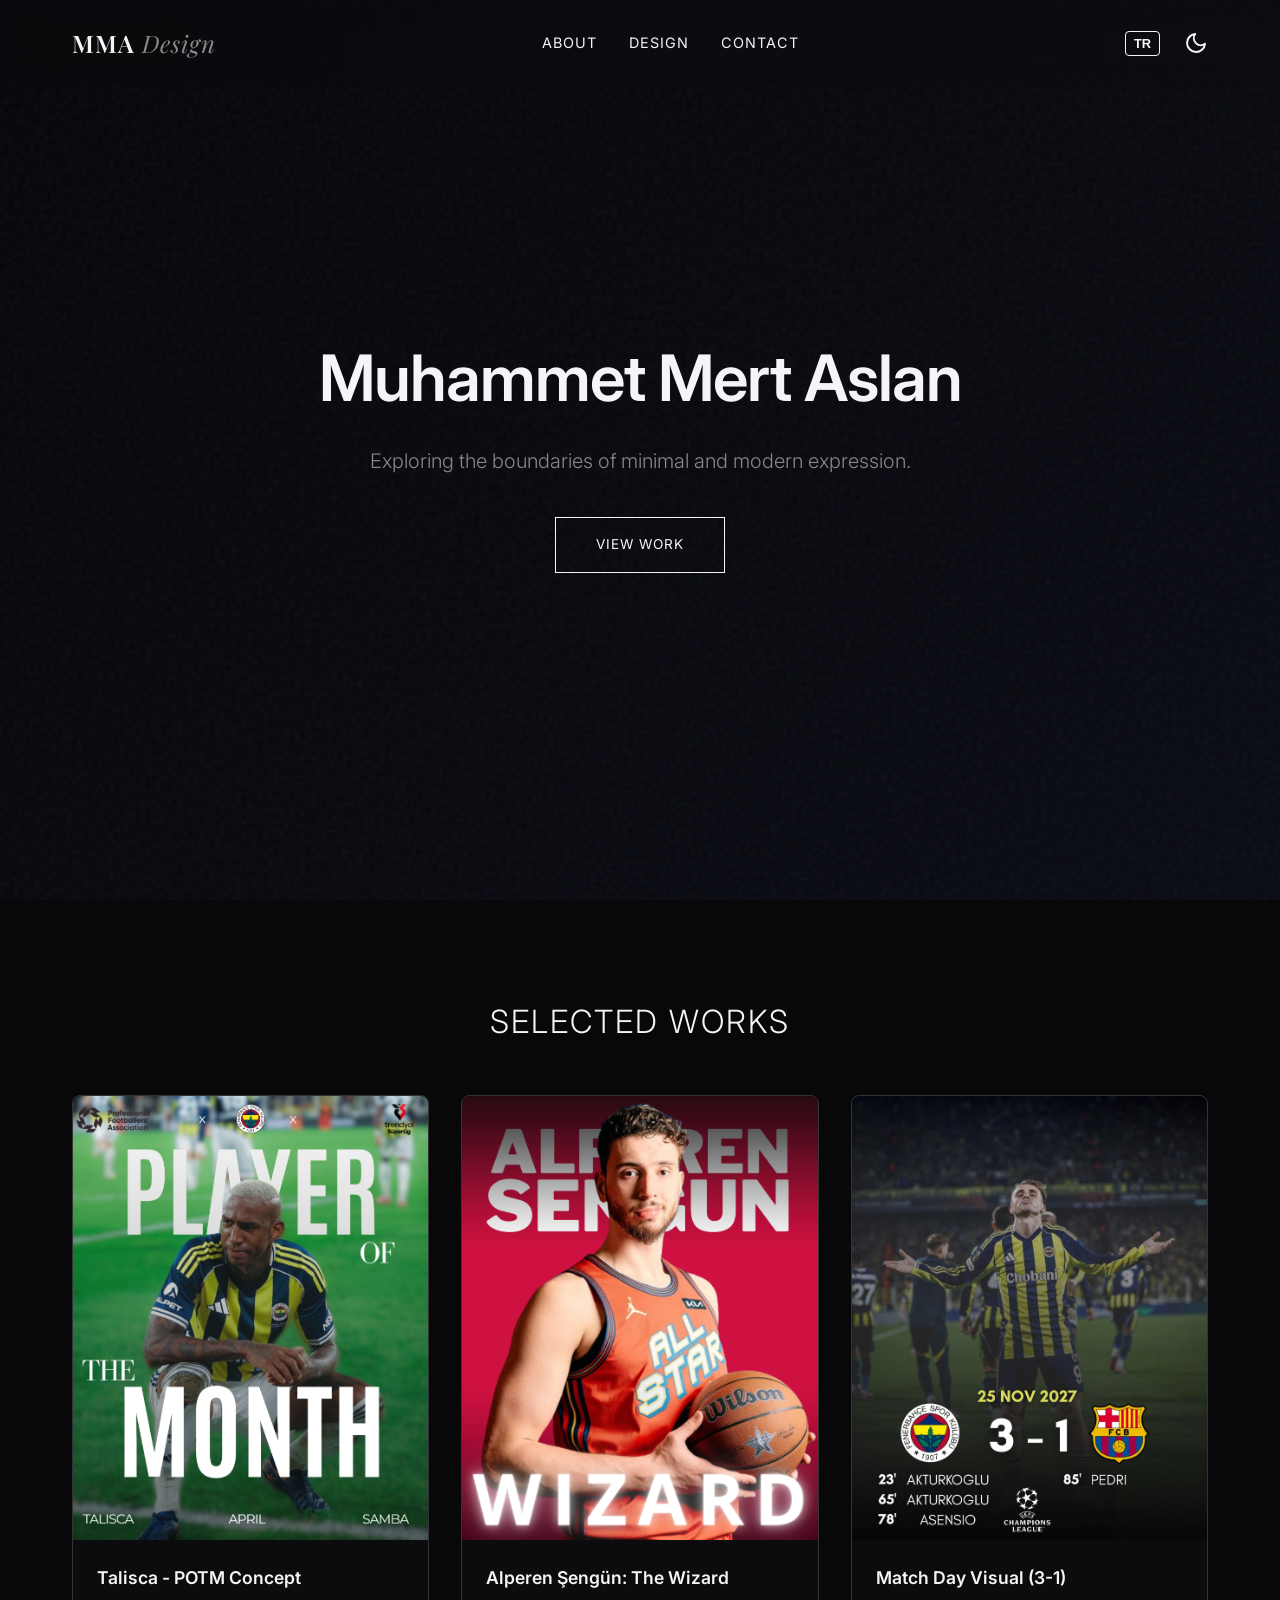
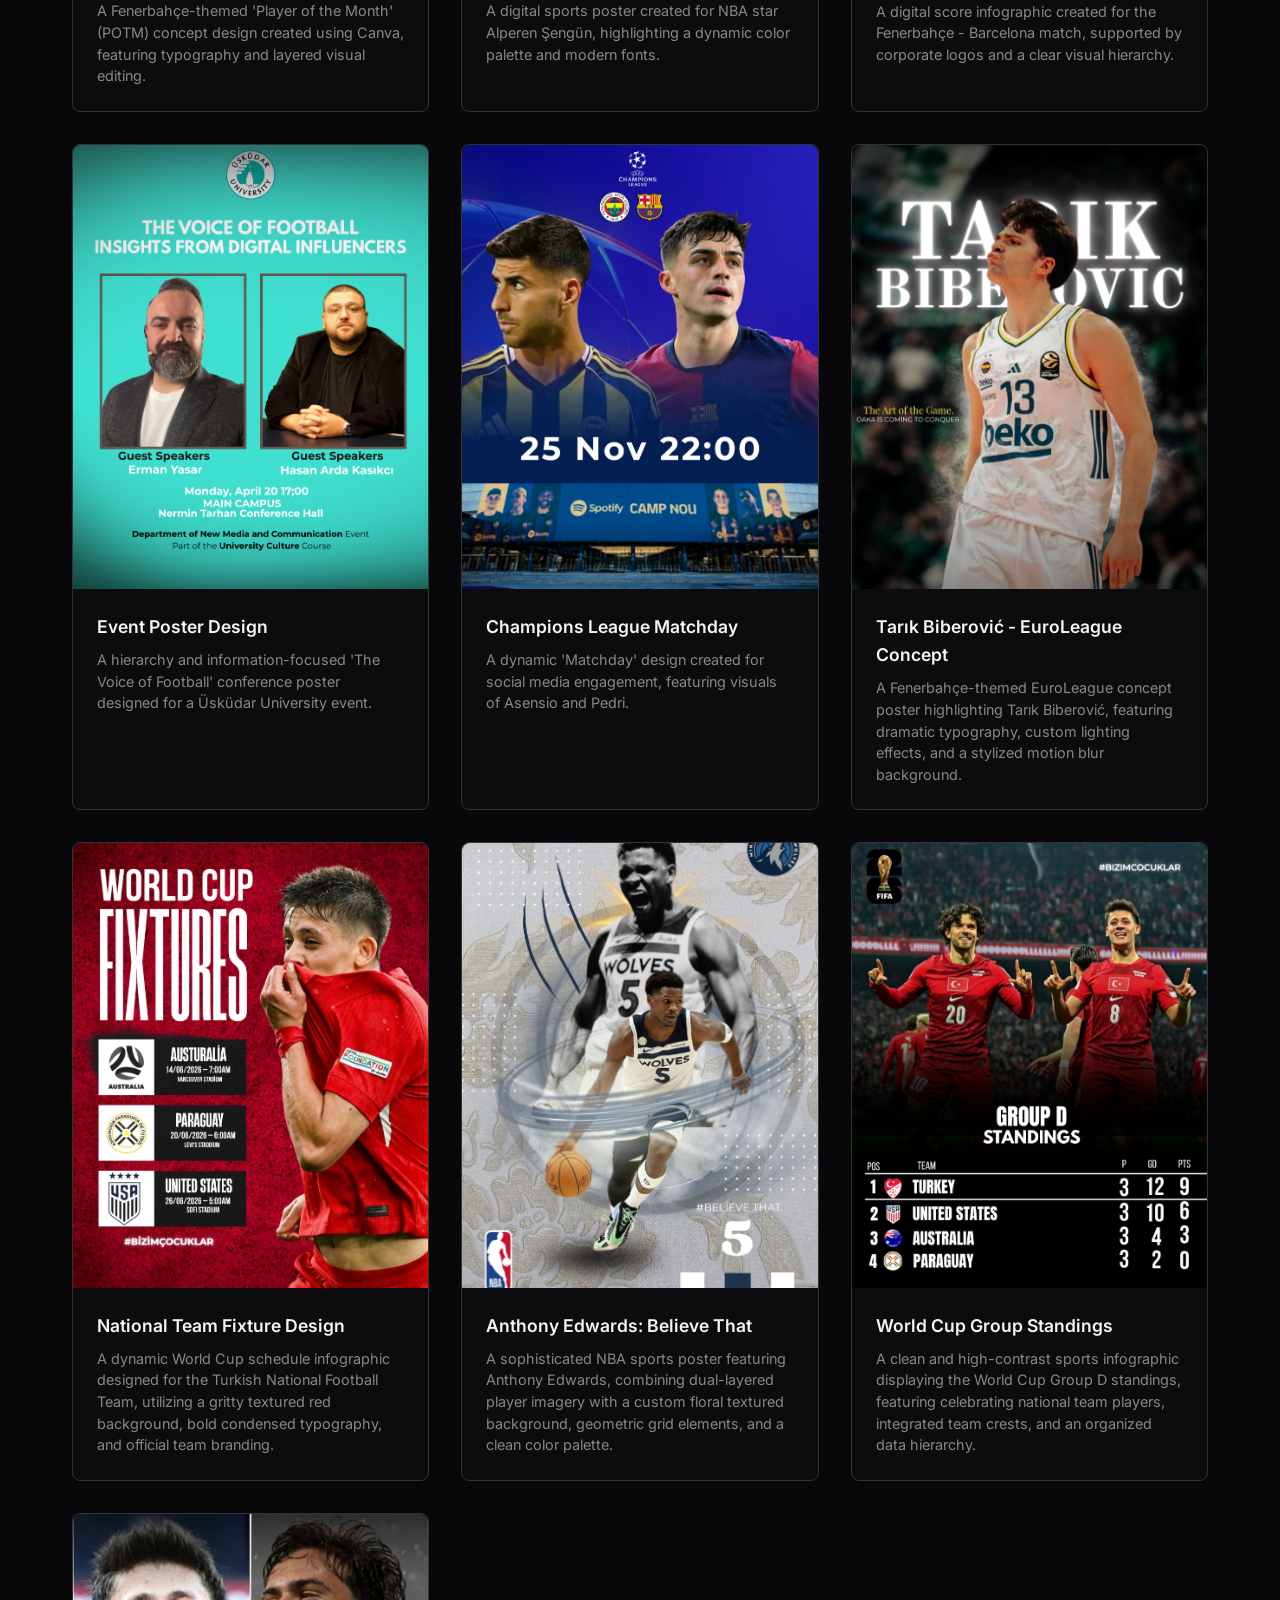
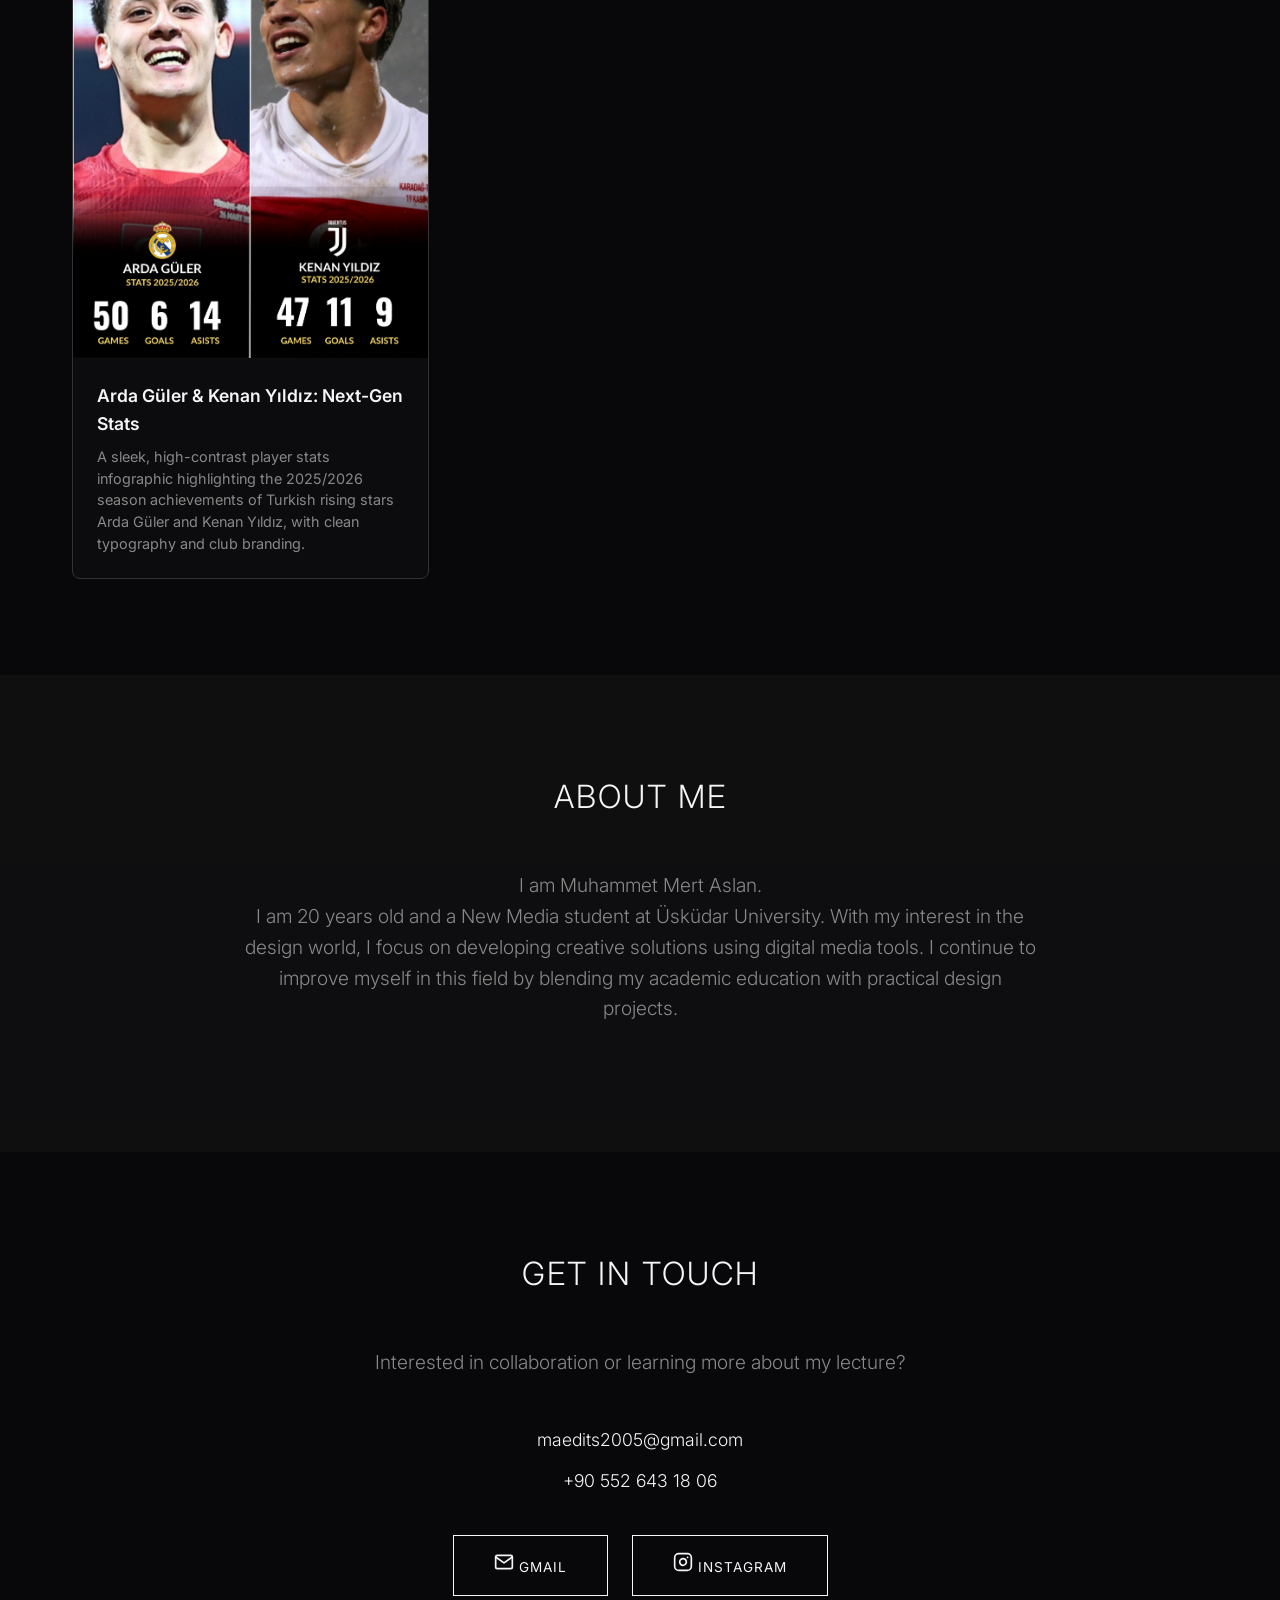
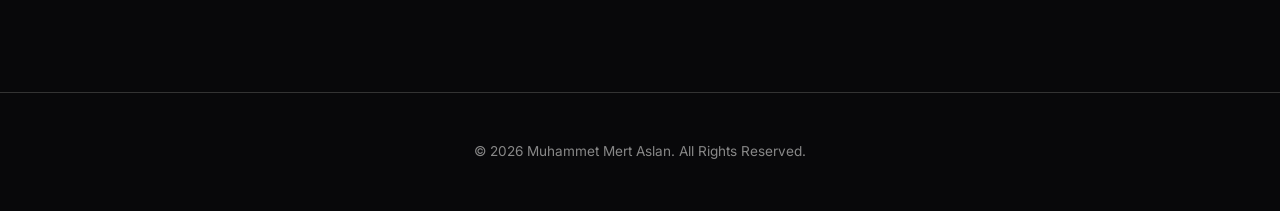
==== commit 9f6758a8: "Add files via upload" ====
--- a/NMC104_Portfolio_MuhammetMertAslan/index.html
+++ b/NMC104_Portfolio_MuhammetMertAslan/index.html
@@ -21,8 +21,8 @@
 
     <header>
         <div class="nav-container">
-            <h1 class="logo">MMA <span>Design</span></h1>
-            <nav>
+            <h1 class="logo" style="cursor: pointer;" onclick="window.scrollTo({top: 0, behavior: 'smooth'})">MMA <span>Design</span></h1>
+            <nav id="navbar">
                 <ul>
                     <li><a href="#about" data-i18n="nav_about">About</a></li>
                     <li><a href="#gallery" data-i18n="nav_gallery">Design</a></li>
@@ -34,6 +34,9 @@
                 <button id="theme-toggle" aria-label="Toggle Theme">
                     <svg id="moon-icon" xmlns="http://www.w3.org/2000/svg" width="24" height="24" viewBox="0 0 24 24" fill="none" stroke="currentColor" stroke-width="2" stroke-linecap="round" stroke-linejoin="round" class="feather feather-moon"><path d="M21 12.79A9 9 0 1 1 11.21 3 7 7 0 0 0 21 12.79z"></path></svg>
                     <svg id="sun-icon" xmlns="http://www.w3.org/2000/svg" width="24" height="24" viewBox="0 0 24 24" fill="none" stroke="currentColor" stroke-width="2" stroke-linecap="round" stroke-linejoin="round" class="feather feather-sun" style="display: none;"><circle cx="12" cy="12" r="5"></circle><line x1="12" y1="1" x2="12" y2="3"></line><line x1="12" y1="21" x2="12" y2="23"></line><line x1="4.22" y1="4.22" x2="5.64" y2="5.64"></line><line x1="18.36" y1="18.36" x2="19.78" y2="19.78"></line><line x1="1" y1="12" x2="3" y2="12"></line><line x1="21" y1="12" x2="23" y2="12"></line><line x1="4.22" y1="19.78" x2="5.64" y2="18.36"></line><line x1="18.36" y1="5.64" x2="19.78" y2="4.22"></line></svg>
+                </button>
+                <button id="mobile-menu-btn" aria-label="Toggle Menu" style="display: none;">
+                    <svg xmlns="http://www.w3.org/2000/svg" width="24" height="24" viewBox="0 0 24 24" fill="none" stroke="currentColor" stroke-width="2" stroke-linecap="round" stroke-linejoin="round" class="feather feather-menu"><line x1="3" y1="12" x2="21" y2="12"></line><line x1="3" y1="6" x2="21" y2="6"></line><line x1="3" y1="18" x2="21" y2="18"></line></svg>
                 </button>
             </div>
         </div>
--- a/NMC104_Portfolio_MuhammetMertAslan/style.css
+++ b/NMC104_Portfolio_MuhammetMertAslan/style.css
@@ -181,6 +181,20 @@
     padding: 0 2rem;
     position: relative;
     overflow: hidden;
+    background: linear-gradient(-45deg, #050508, #121420, #0a0c16, #050508);
+    background-size: 400% 400%;
+    animation: gradientBG 15s ease infinite;
+}
+
+[data-theme="light"] #hero {
+    background: linear-gradient(-45deg, #f0f2f5, #e0e5ec, #e8eaef, #f0f2f5);
+    background-size: 400% 400%;
+}
+
+@keyframes gradientBG {
+    0% { background-position: 0% 50%; }
+    50% { background-position: 100% 50%; }
+    100% { background-position: 0% 50%; }
 }
 
 #hero::before {
@@ -400,8 +414,50 @@
     .hero-content .title {
         font-size: 2.5rem;
     }
-    nav ul {
+    
+    #mobile-menu-btn {
+        display: inline-flex !important;
+        background: transparent;
+        border: none;
+        color: var(--text-color);
+        cursor: pointer;
+        padding: 5px;
+        align-items: center;
+        justify-content: center;
+        margin-left: 10px;
+    }
+    
+    nav#navbar {
+        position: absolute;
+        top: 100%;
+        left: 0;
+        width: 100%;
+        background: var(--bg-color);
+        border-bottom: 1px solid rgba(255, 255, 255, 0.1);
         display: none;
+        flex-direction: column;
+        padding: 1rem 0;
+        box-shadow: 0 10px 30px rgba(0, 0, 0, 0.5);
+    }
+    
+    nav#navbar.mobile-open {
+        display: flex;
+    }
+    
+    nav#navbar ul {
+        flex-direction: column;
+        gap: 0;
+    }
+    
+    nav#navbar ul li {
+        width: 100%;
+        text-align: center;
+    }
+    
+    nav#navbar ul li a {
+        display: block;
+        padding: 1rem;
+        font-size: 1.1rem;
     }
 }
 
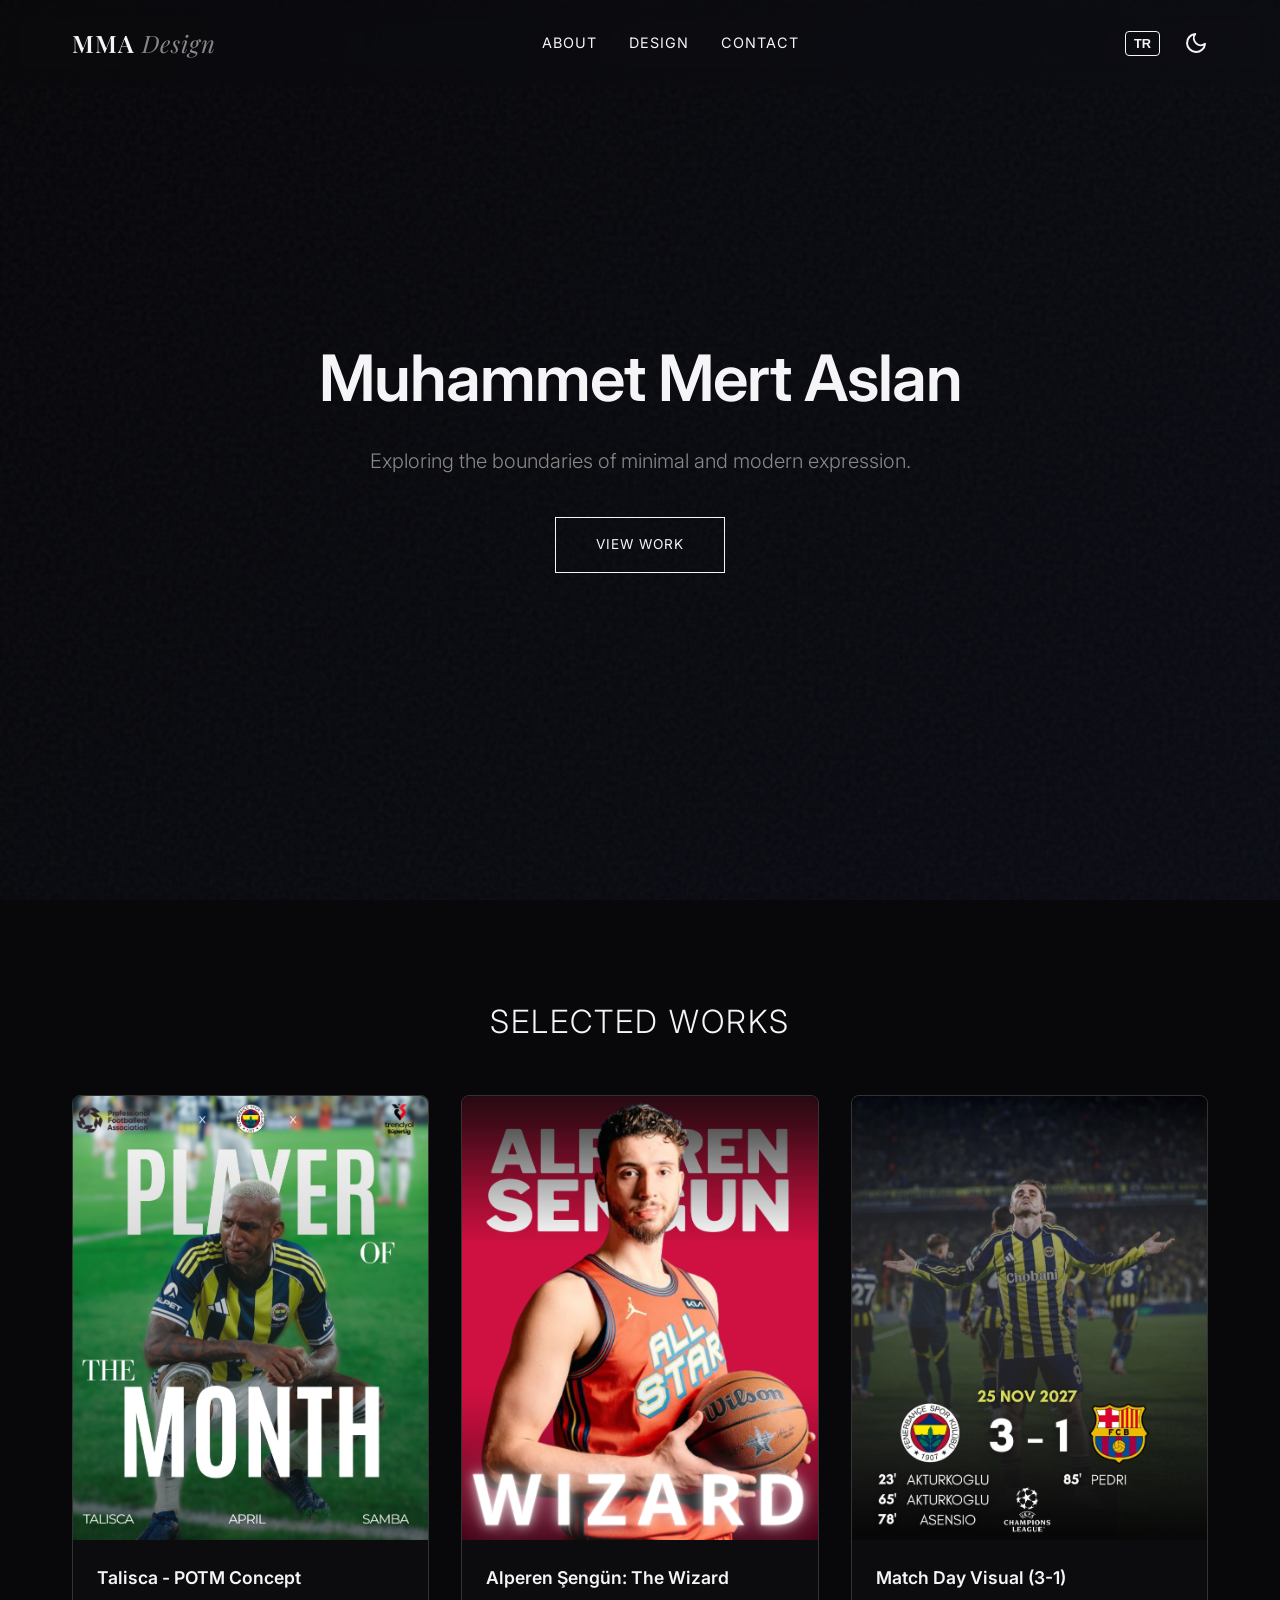
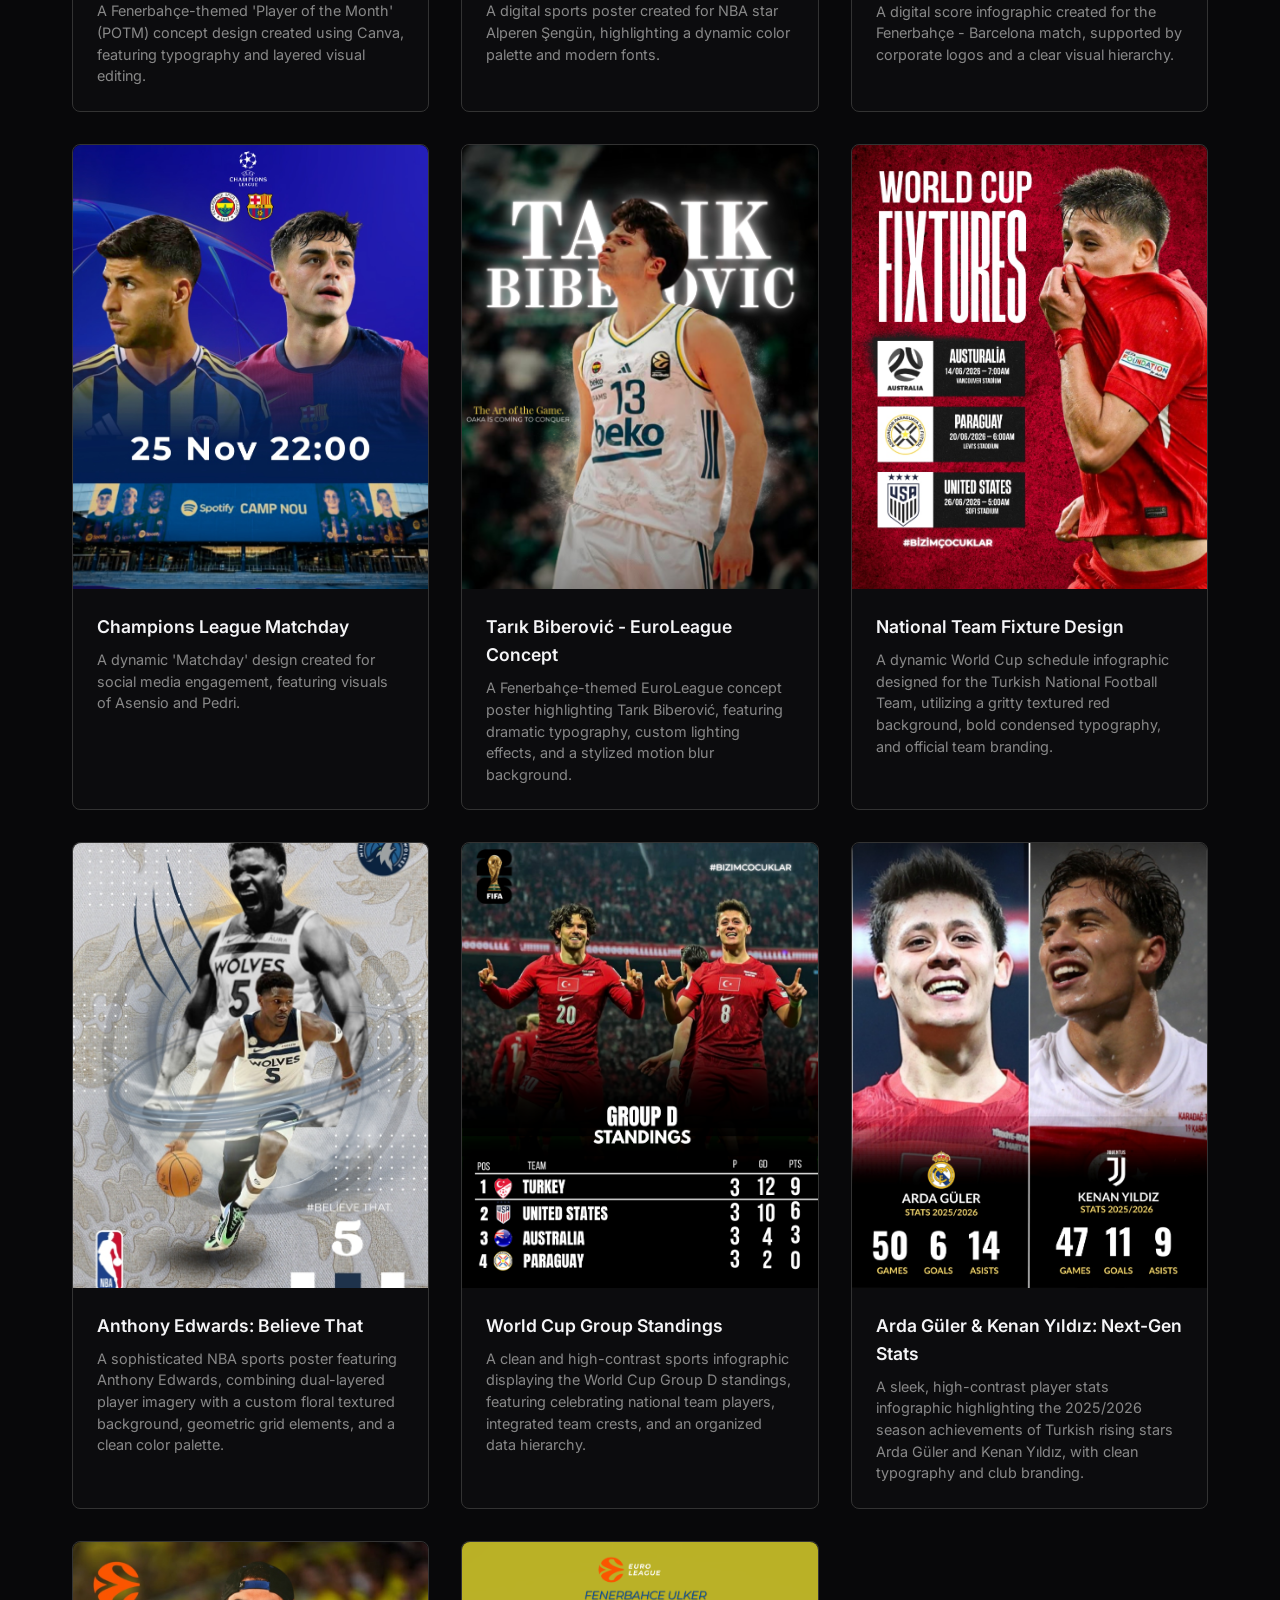
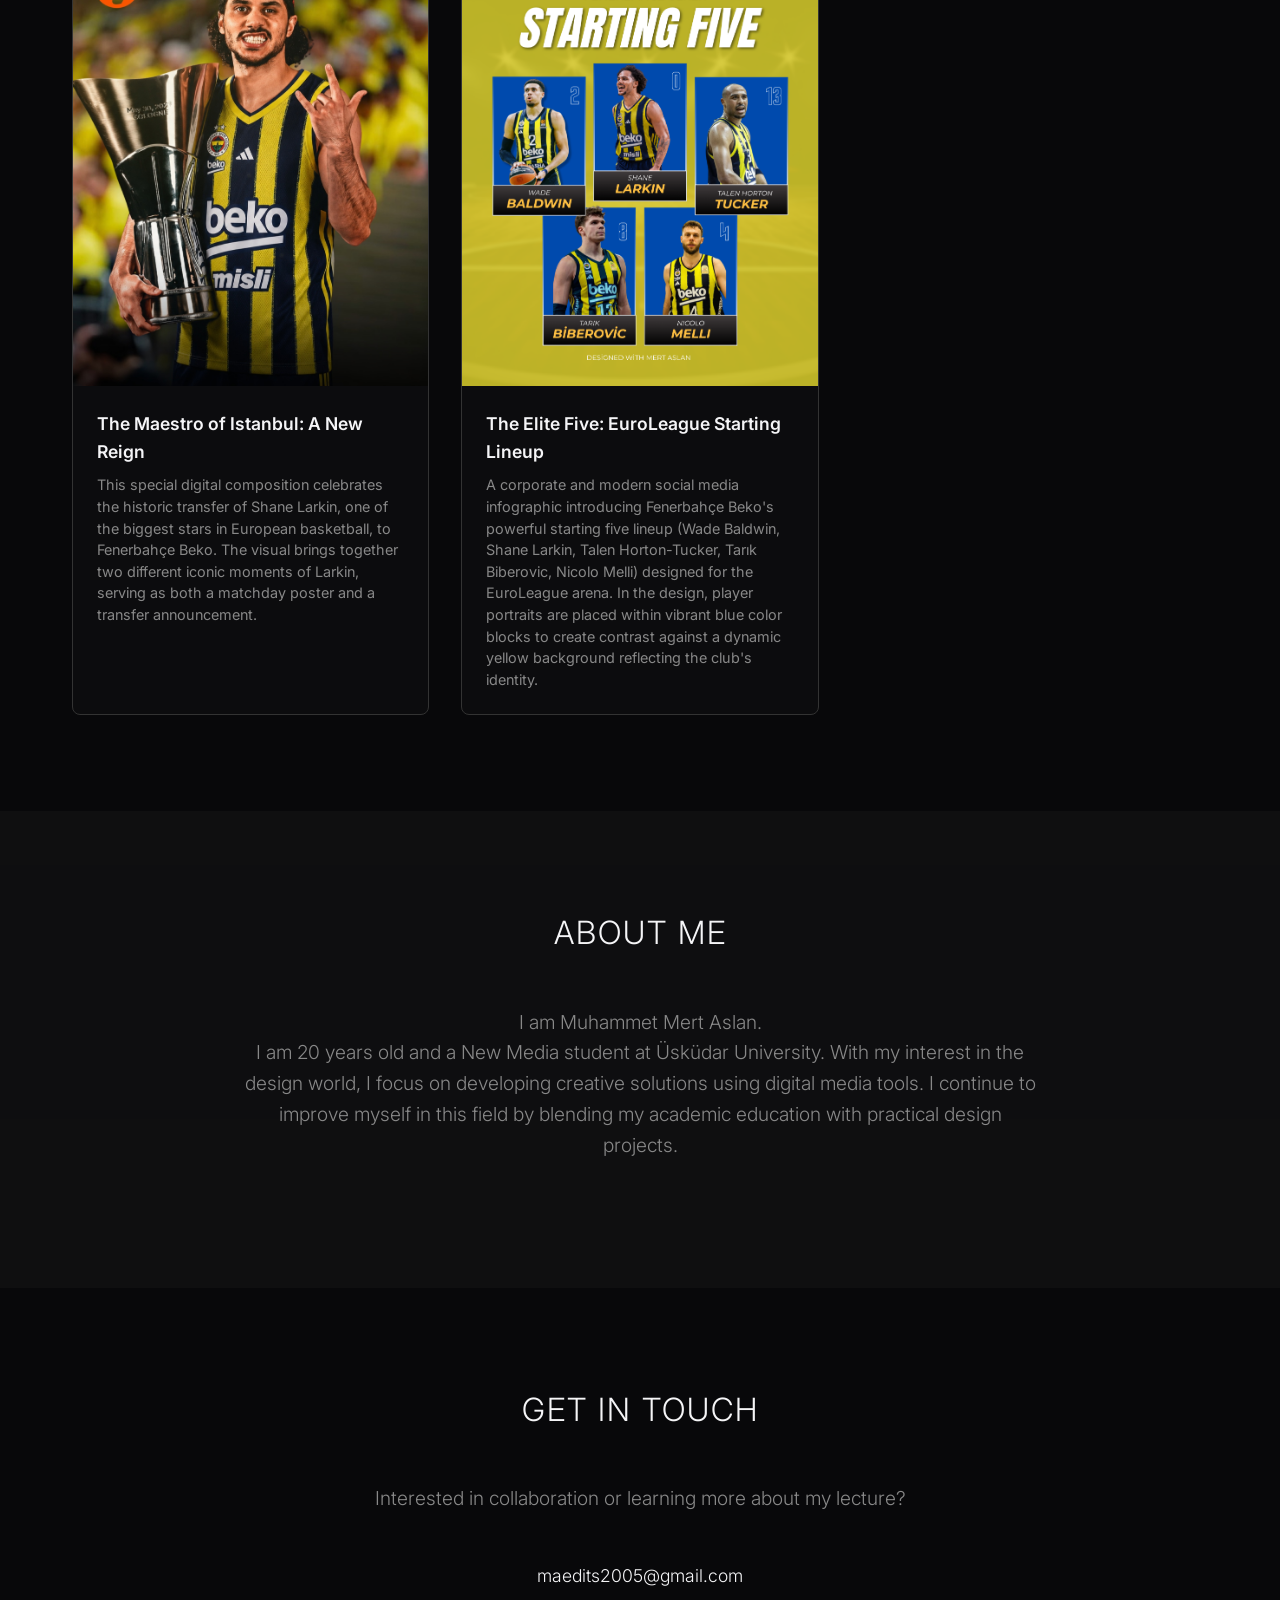
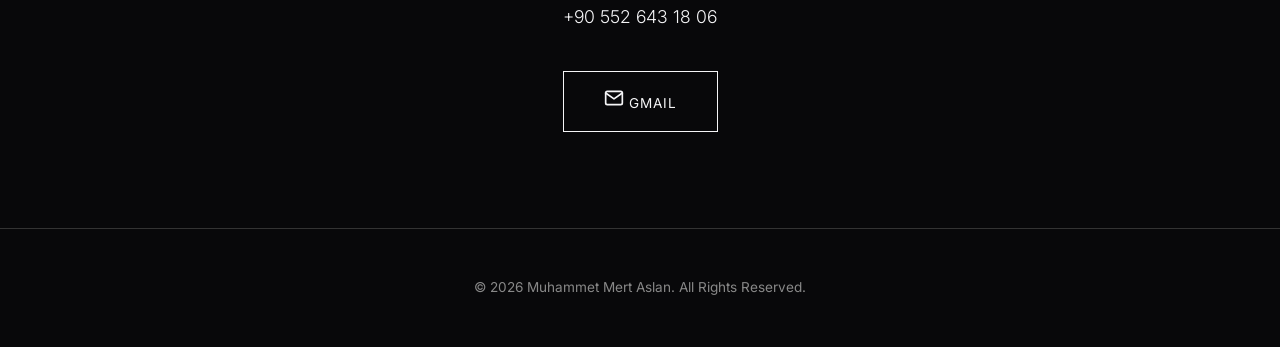
==== commit 549b7f7a: "Add files via upload" ====
--- a/NMC104_Portfolio_MuhammetMertAslan/index.html
+++ b/NMC104_Portfolio_MuhammetMertAslan/index.html
@@ -94,19 +94,6 @@
                             <p data-i18n="art_3_desc">A digital score infographic created for the Fenerbahçe - Barcelona match, supported by corporate logos and a clear visual hierarchy.</p>
                         </div>
                     </div>
-                    <!-- Event Poster Design -->
-                    <div class="grid-item">
-                        <div class="img-wrapper">
-                            <img src="assets/work4.png" alt="Voice of Football Event" loading="lazy">
-                            <div class="overlay">
-                                <svg xmlns="http://www.w3.org/2000/svg" width="24" height="24" viewBox="0 0 24 24" fill="none" stroke="currentColor" stroke-width="2" stroke-linecap="round" stroke-linejoin="round"><polyline points="15 3 21 3 21 9"></polyline><polyline points="9 21 3 21 3 15"></polyline><line x1="21" y1="3" x2="14" y2="10"></line><line x1="3" y1="21" x2="10" y2="14"></line></svg>
-                            </div>
-                        </div>
-                        <div class="card-content">
-                            <h4 data-i18n="art_4_title">Event Poster Design</h4>
-                            <p data-i18n="art_4_desc">A hierarchy and information-focused 'The Voice of Football' conference poster designed for a Üsküdar University event.</p>
-                        </div>
-                    </div>
                     <!-- Champions League Matchday -->
                     <div class="grid-item">
                         <div class="img-wrapper">
@@ -183,6 +170,32 @@
                         <div class="card-content">
                             <h4 data-i18n="art_10_title">Arda Güler & Kenan Yıldız: Next-Gen Stats</h4>
                             <p data-i18n="art_10_desc">A sleek, high-contrast player stats infographic highlighting the 2025/2026 season achievements of Turkish rising stars Arda Güler and Kenan Yıldız, with clean typography and club branding.</p>
+                        </div>
+                    </div>
+                    <!-- Shane Larkin Transfer -->
+                    <div class="grid-item">
+                        <div class="img-wrapper">
+                            <img src="assets/shane_larkin.jpg" alt="The Maestro of Istanbul: A New Reign" loading="lazy">
+                            <div class="overlay">
+                                <svg xmlns="http://www.w3.org/2000/svg" width="24" height="24" viewBox="0 0 24 24" fill="none" stroke="currentColor" stroke-width="2" stroke-linecap="round" stroke-linejoin="round"><polyline points="15 3 21 3 21 9"></polyline><polyline points="9 21 3 21 3 15"></polyline><line x1="21" y1="3" x2="14" y2="10"></line><line x1="3" y1="21" x2="10" y2="14"></line></svg>
+                            </div>
+                        </div>
+                        <div class="card-content">
+                            <h4 data-i18n="art_11_title">The Maestro of Istanbul: A New Reign</h4>
+                            <p data-i18n="art_11_desc">This special digital composition celebrates the historic transfer of Shane Larkin, one of the biggest stars in European basketball, to Fenerbahçe Beko. The visual brings together two different iconic moments of Larkin, serving as both a matchday poster and a transfer announcement.</p>
+                        </div>
+                    </div>
+                    <!-- FB Starting Five -->
+                    <div class="grid-item">
+                        <div class="img-wrapper">
+                            <img src="assets/fb_starting_five.png" alt="The Elite Five: EuroLeague Starting Lineup" loading="lazy">
+                            <div class="overlay">
+                                <svg xmlns="http://www.w3.org/2000/svg" width="24" height="24" viewBox="0 0 24 24" fill="none" stroke="currentColor" stroke-width="2" stroke-linecap="round" stroke-linejoin="round"><polyline points="15 3 21 3 21 9"></polyline><polyline points="9 21 3 21 3 15"></polyline><line x1="21" y1="3" x2="14" y2="10"></line><line x1="3" y1="21" x2="10" y2="14"></line></svg>
+                            </div>
+                        </div>
+                        <div class="card-content">
+                            <h4 data-i18n="art_12_title">The Elite Five: EuroLeague Starting Lineup</h4>
+                            <p data-i18n="art_12_desc">A corporate and modern social media infographic introducing Fenerbahçe Beko's powerful starting five lineup (Wade Baldwin, Shane Larkin, Talen Horton-Tucker, Tarık Biberovic, Nicolo Melli) designed for the EuroLeague arena. In the design, player portraits are placed within vibrant blue color blocks to create contrast against a dynamic yellow background reflecting the club's identity.</p>
                         </div>
                     </div>
                 </div>
@@ -212,10 +225,6 @@
                         <svg xmlns="http://www.w3.org/2000/svg" width="20" height="20" viewBox="0 0 24 24" fill="none" stroke="currentColor" stroke-width="2" stroke-linecap="round" stroke-linejoin="round"><path d="M4 4h16c1.1 0 2 .9 2 2v12c0 1.1-.9 2-2 2H4c-1.1 0-2-.9-2-2V6c0-1.1.9-2 2-2z"></path><polyline points="22,6 12,13 2,6"></polyline></svg>
                         Gmail
                     </a>
-                    <a href="https://instagram.com/19mertaslann07" target="_blank" class="btn icon-btn" aria-label="Instagram">
-                        <svg xmlns="http://www.w3.org/2000/svg" width="20" height="20" viewBox="0 0 24 24" fill="none" stroke="currentColor" stroke-width="2" stroke-linecap="round" stroke-linejoin="round"><rect x="2" y="2" width="20" height="20" rx="5" ry="5"></rect><path d="M16 11.37A4 4 0 1 1 12.63 8 4 4 0 0 1 16 11.37z"></path><line x1="17.5" y1="6.5" x2="17.51" y2="6.5"></line></svg>
-                        Instagram
-                    </a>
                 </div>
             </div>
         </section>
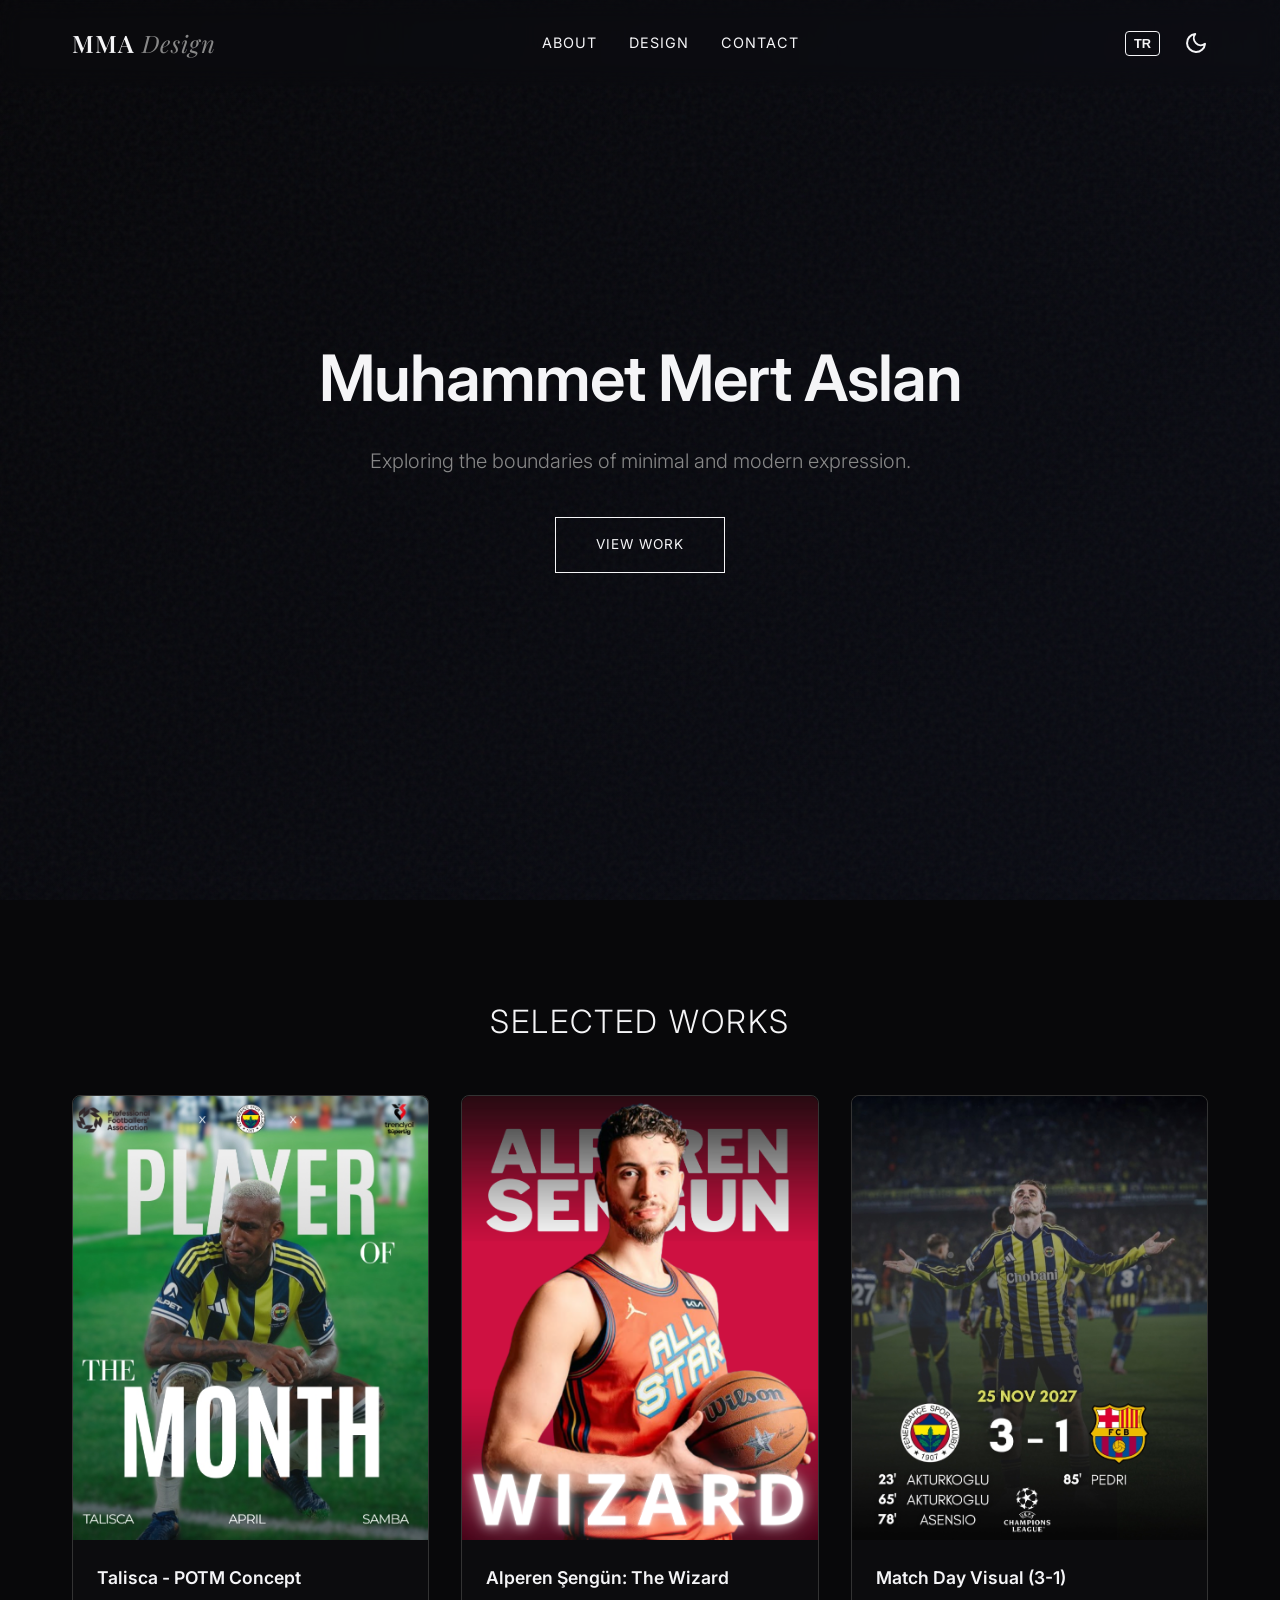
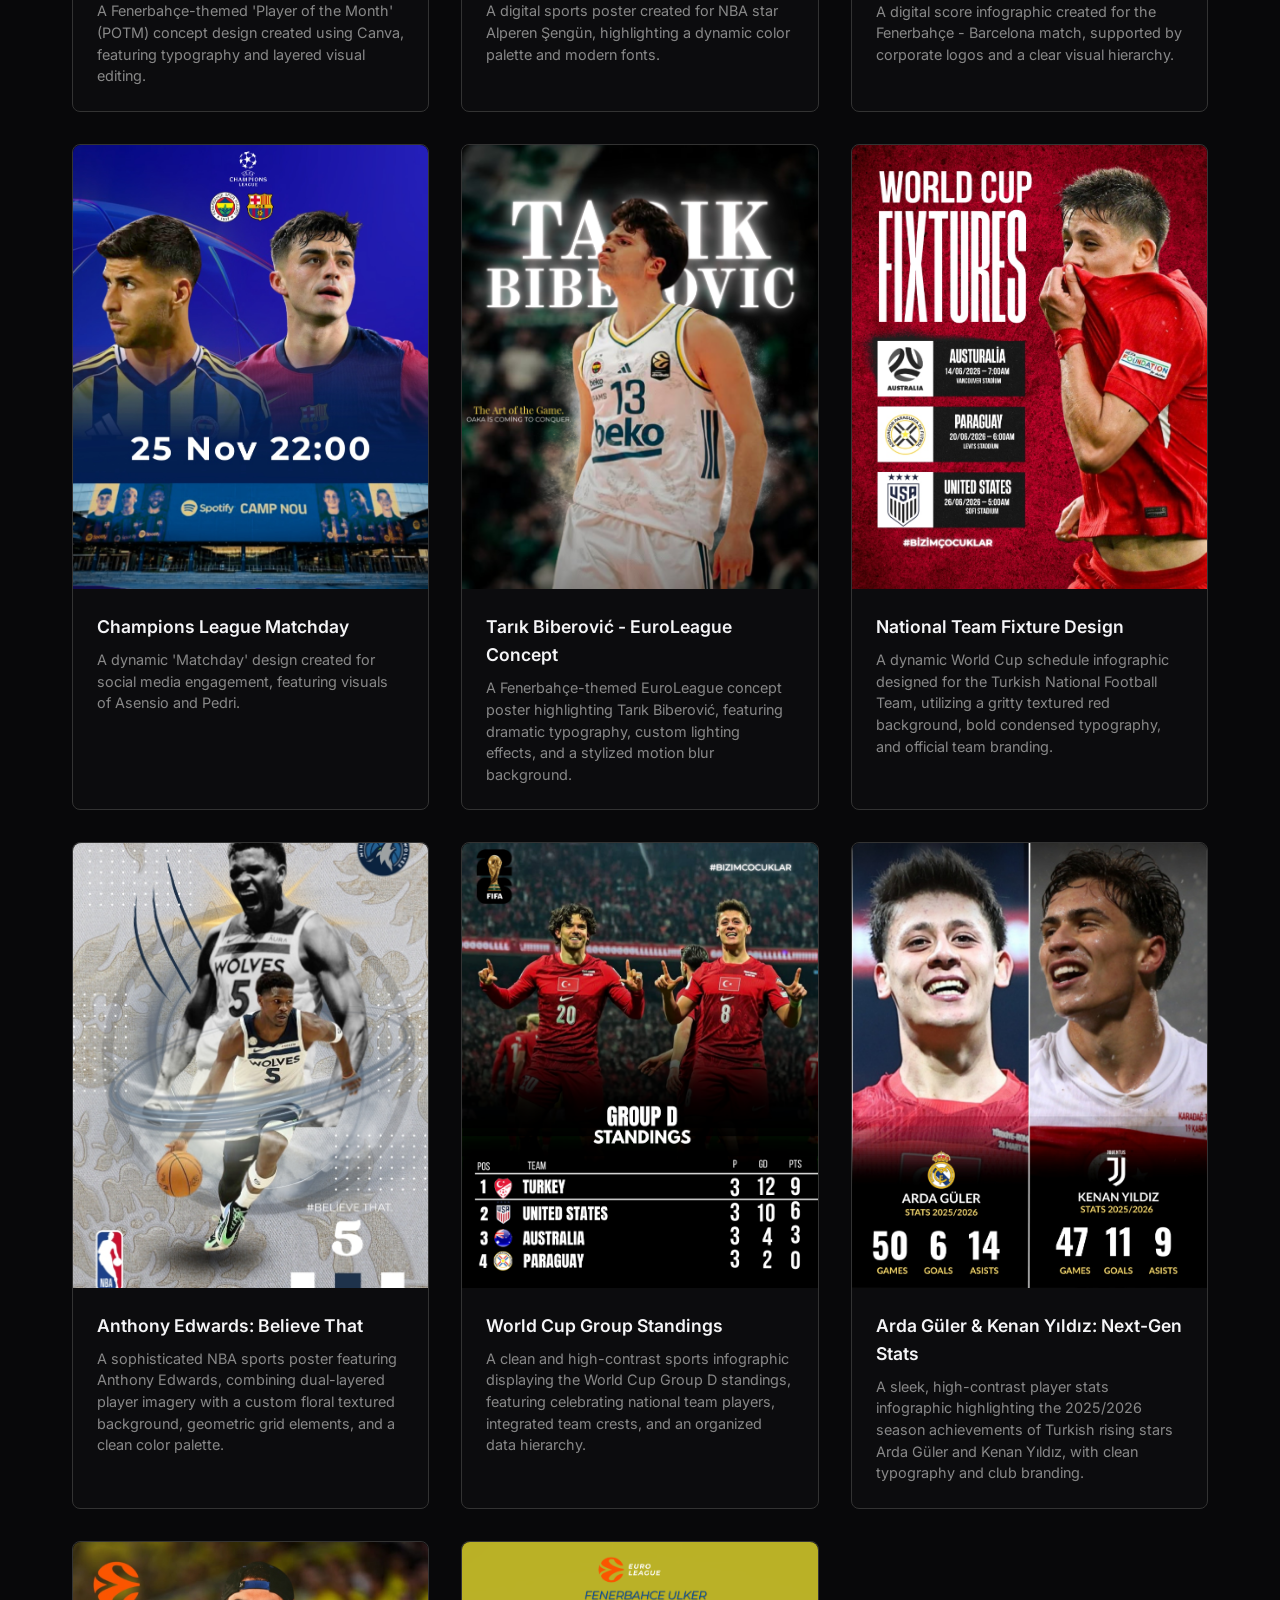
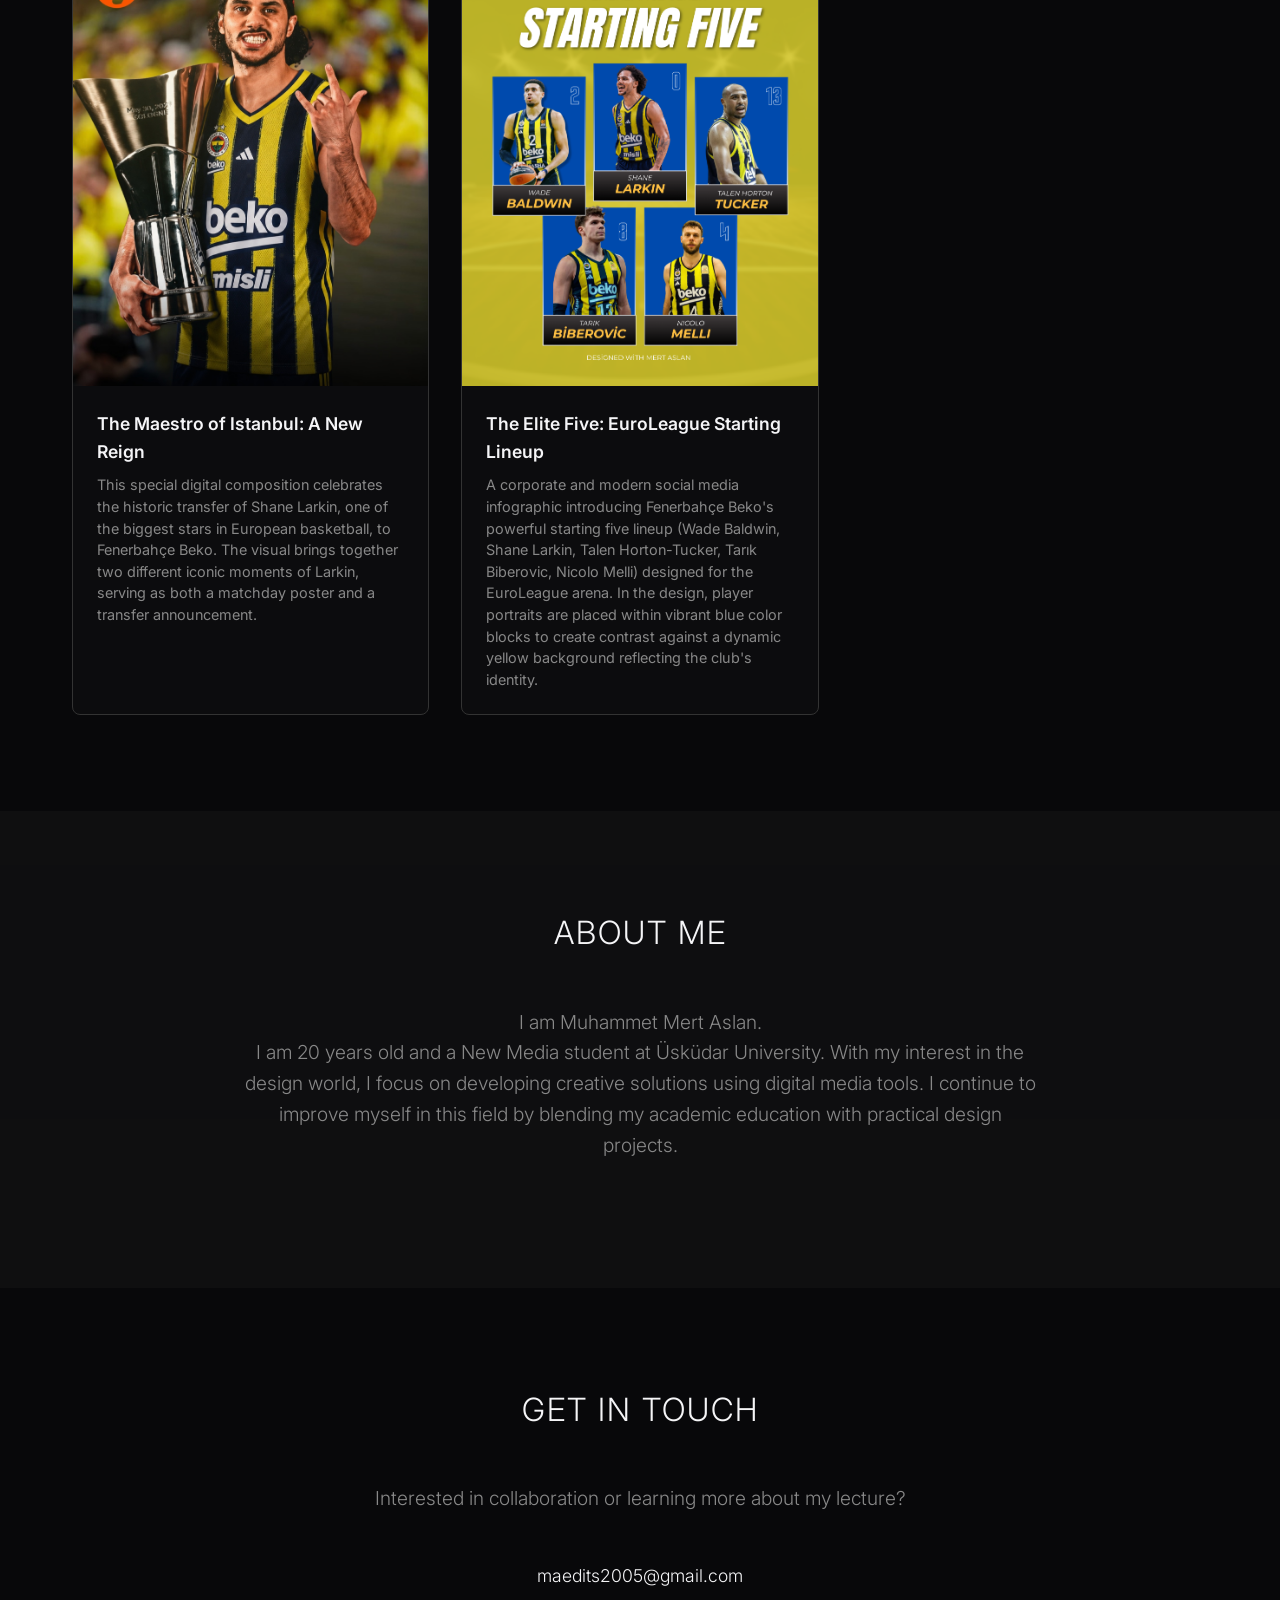
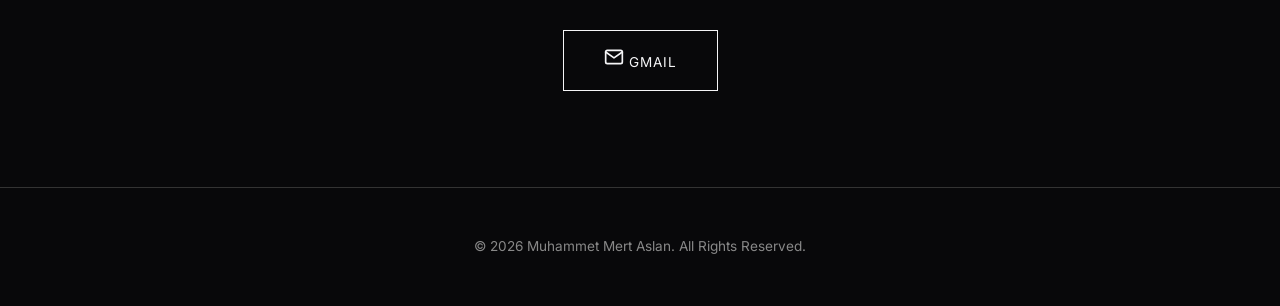
==== commit 5604c1b8: "Add files via upload" ====
--- a/NMC104_Portfolio_MuhammetMertAslan/index.html
+++ b/NMC104_Portfolio_MuhammetMertAslan/index.html
@@ -218,7 +218,6 @@
                 <p class="contact-text reveal" data-i18n="contact_text" style="transition-delay: 0.15s;">Interested in collaboration or learning more about my lecture?</p>
                 <div class="contact-info reveal" style="transition-delay: 0.3s;">
                     <a href="mailto:maedits2005@gmail.com">maedits2005@gmail.com</a>
-                    <a href="tel:+905526431806">+90 552 643 18 06</a>
                 </div>
                 <div class="social-links reveal" style="transition-delay: 0.45s;">
                     <a href="https://mail.google.com/mail/?view=cm&fs=1&to=maedits2005@gmail.com" target="_blank" class="btn icon-btn" aria-label="Email">
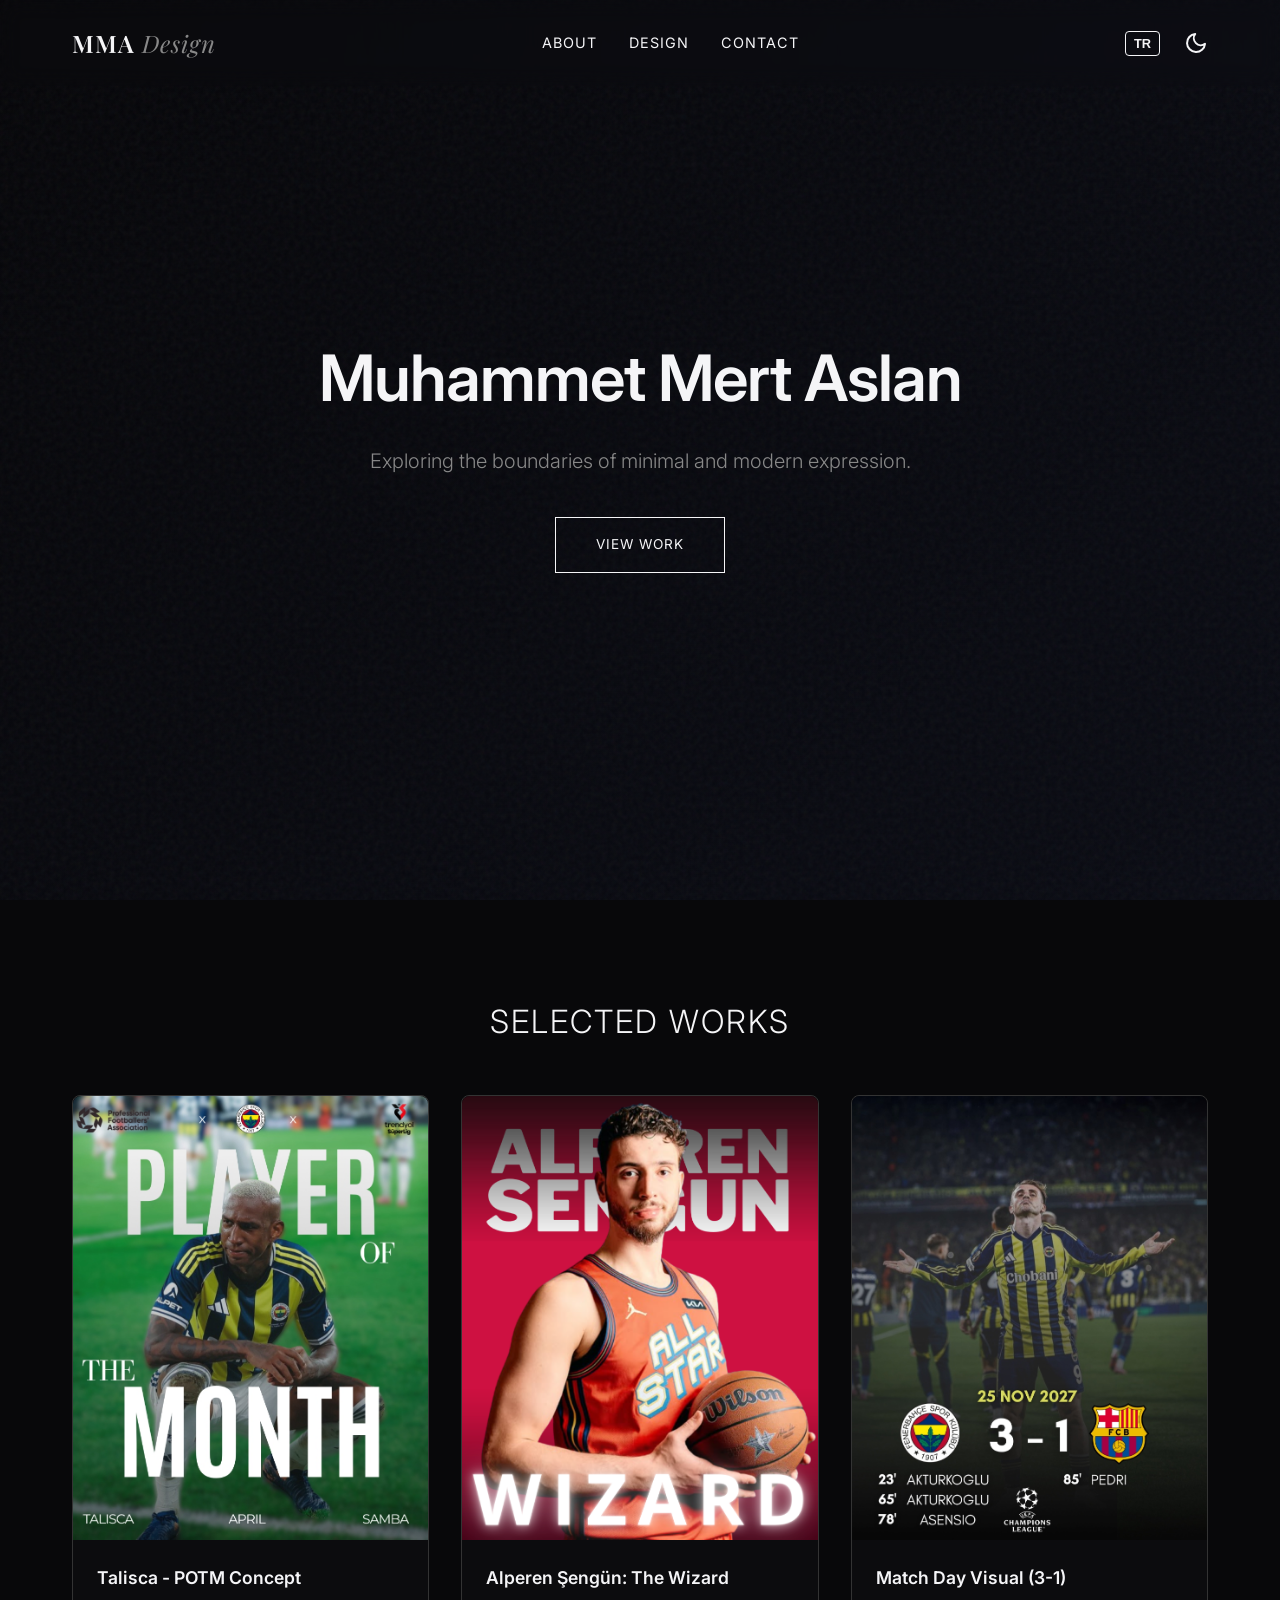
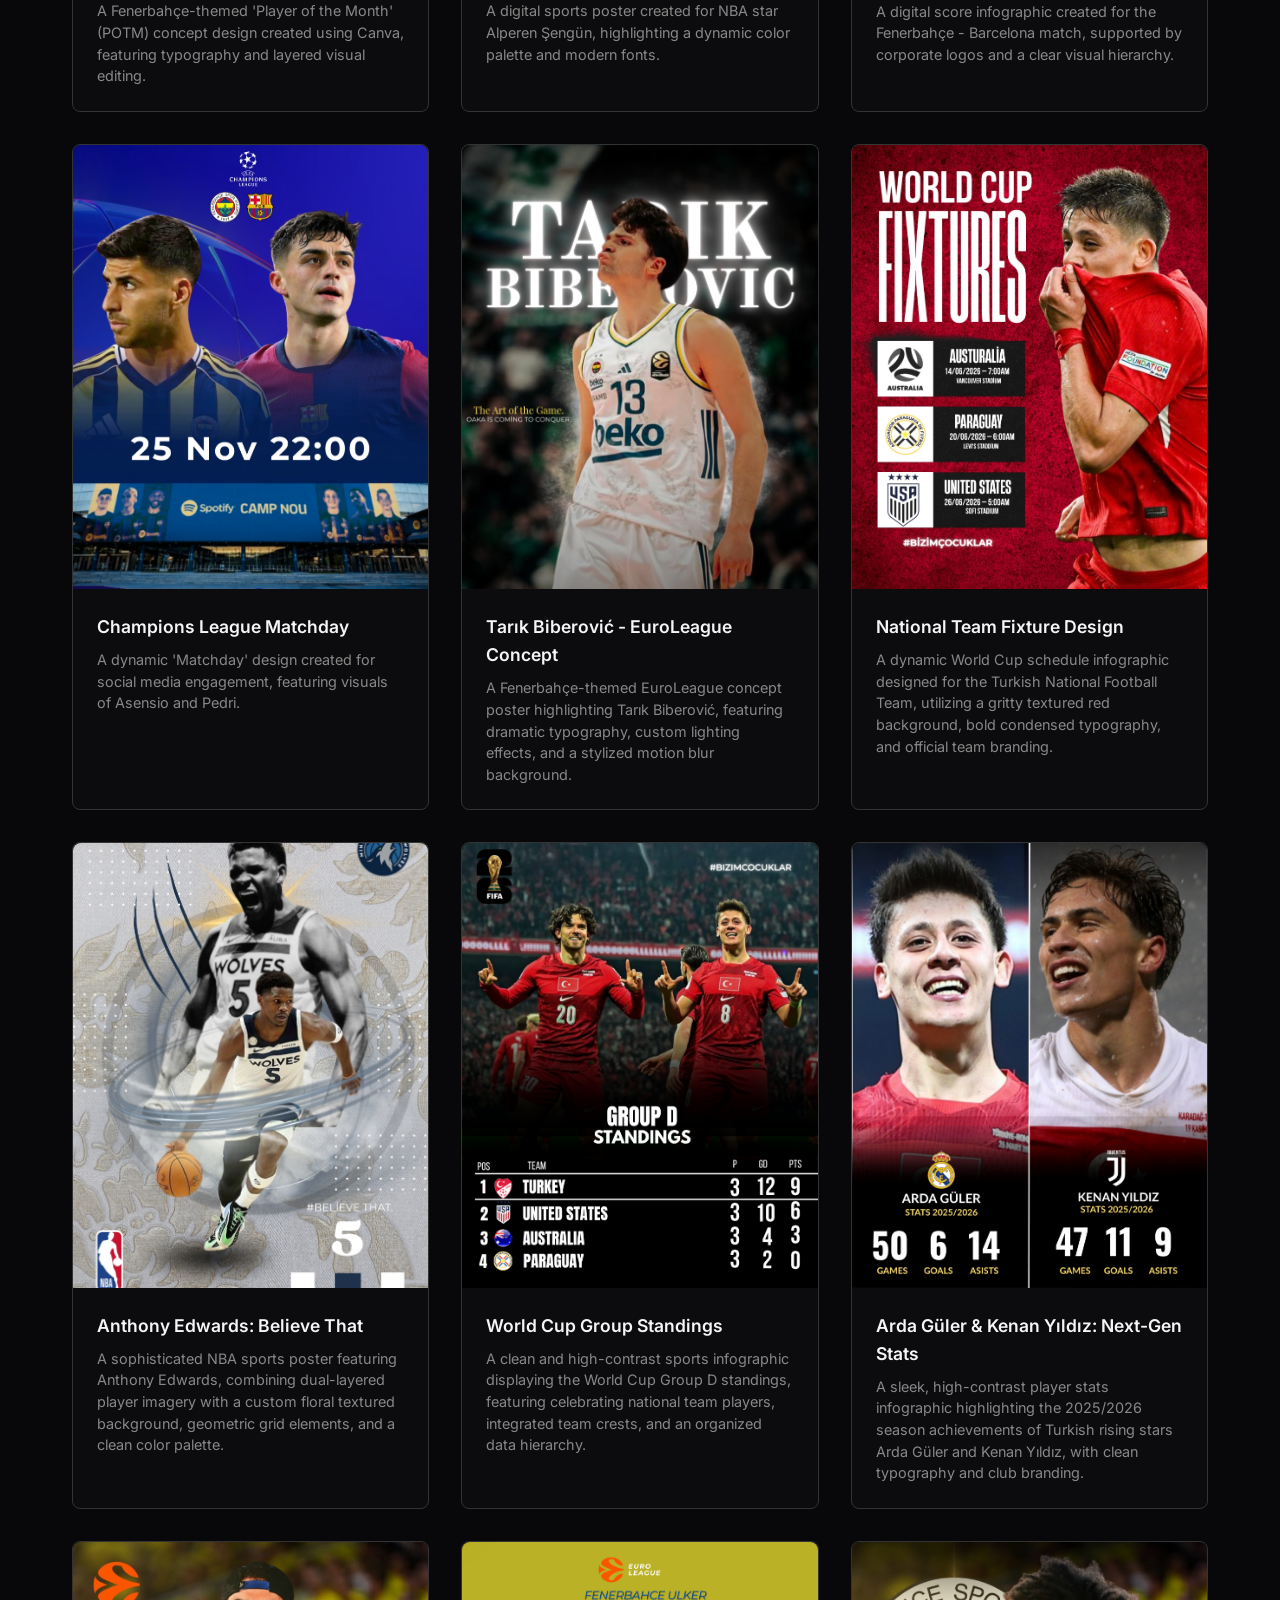
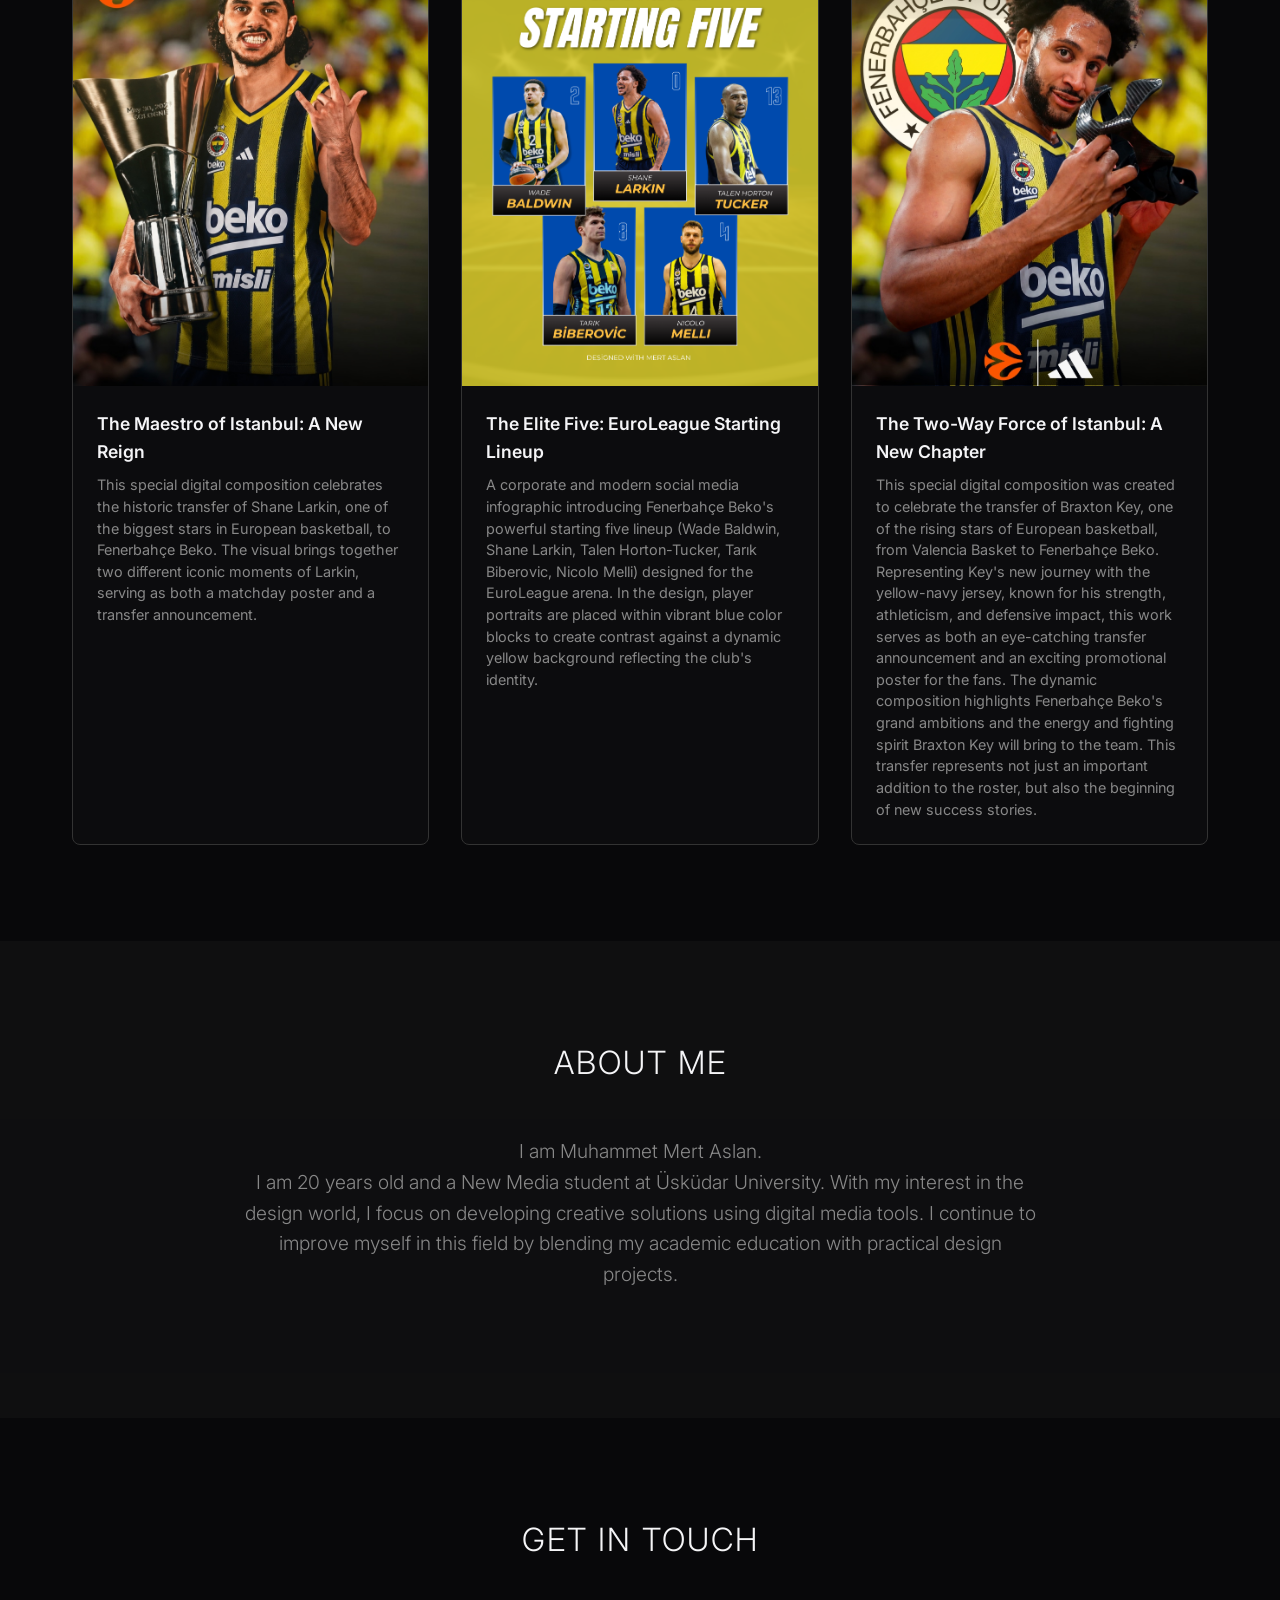
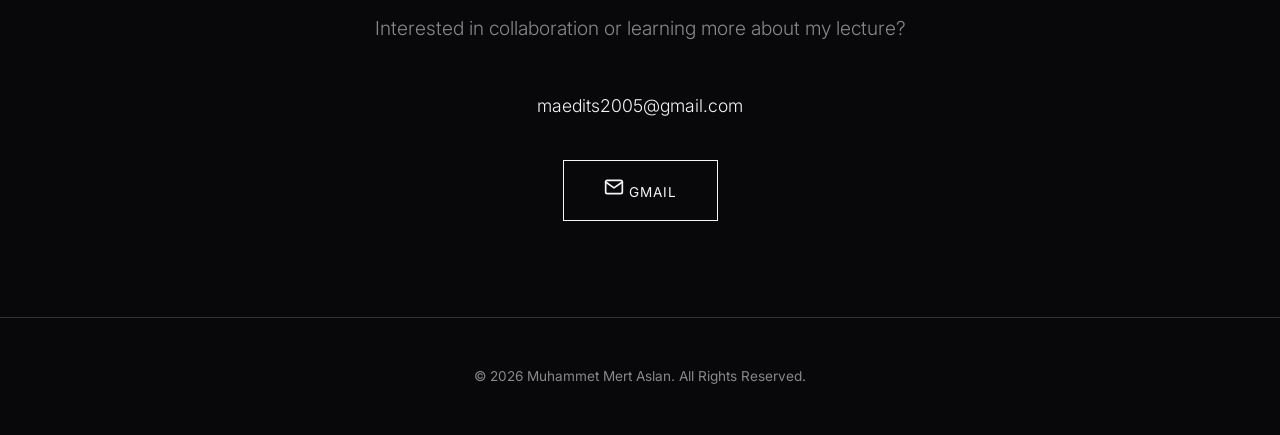
==== commit 5873df9a: "Add files via upload" ====
--- a/NMC104_Portfolio_MuhammetMertAslan/index.html
+++ b/NMC104_Portfolio_MuhammetMertAslan/index.html
@@ -198,6 +198,19 @@
                             <p data-i18n="art_12_desc">A corporate and modern social media infographic introducing Fenerbahçe Beko's powerful starting five lineup (Wade Baldwin, Shane Larkin, Talen Horton-Tucker, Tarık Biberovic, Nicolo Melli) designed for the EuroLeague arena. In the design, player portraits are placed within vibrant blue color blocks to create contrast against a dynamic yellow background reflecting the club's identity.</p>
                         </div>
                     </div>
+                    <!-- Braxton Key Transfer -->
+                    <div class="grid-item">
+                        <div class="img-wrapper">
+                            <img src="assets/braxton_key.jpg" alt="The Two-Way Force of Istanbul: A New Chapter" loading="lazy">
+                            <div class="overlay">
+                                <svg xmlns="http://www.w3.org/2000/svg" width="24" height="24" viewBox="0 0 24 24" fill="none" stroke="currentColor" stroke-width="2" stroke-linecap="round" stroke-linejoin="round"><polyline points="15 3 21 3 21 9"></polyline><polyline points="9 21 3 21 3 15"></polyline><line x1="21" y1="3" x2="14" y2="10"></line><line x1="3" y1="21" x2="10" y2="14"></line></svg>
+                            </div>
+                        </div>
+                        <div class="card-content">
+                            <h4 data-i18n="art_13_title">The Two-Way Force of Istanbul: A New Chapter</h4>
+                            <p data-i18n="art_13_desc">This special digital composition was created to celebrate the transfer of Braxton Key, one of the rising stars of European basketball, from Valencia Basket to Fenerbahçe Beko. Representing Key's new journey with the yellow-navy jersey, known for his strength, athleticism, and defensive impact, this work serves as both an eye-catching transfer announcement and an exciting promotional poster for the fans. The dynamic composition highlights Fenerbahçe Beko's grand ambitions and the energy and fighting spirit Braxton Key will bring to the team. This transfer represents not just an important addition to the roster, but also the beginning of new success stories.</p>
+                        </div>
+                    </div>
                 </div>
             </div>
         </section>
